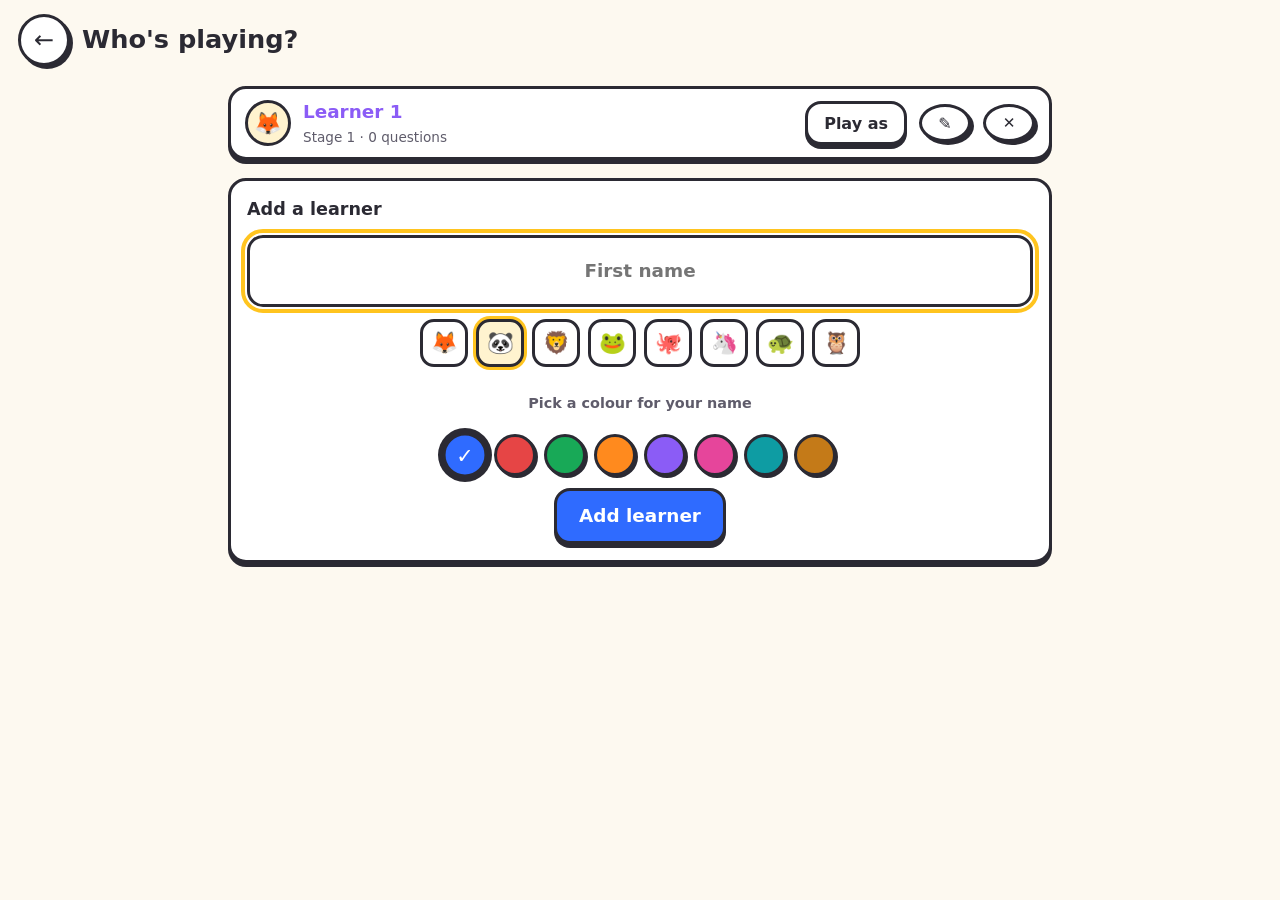
==== output/jo-go-metric-jumps/index.html @ 86427f9c "Give the comma badge an invisible fingertip-sized grab area The slim comma aura is a 21x36px target," ====
<!DOCTYPE html>
<html lang="en-ZA">
<head>
  <meta charset="UTF-8">
  <meta name="viewport" content="width=device-width, initial-scale=1, viewport-fit=cover">
  <meta name="theme-color" content="#2F6BFF">
  <meta name="description" content="Jo⚡Go Metric Master — a Grade 4 learning game for converting km, m, cm and mm by moving the decimal comma.">
  <title>Jo⚡Go Metric Master</title>
  <link rel="icon" href="assets/favicon.svg?v=50" type="image/svg+xml">
  <link rel="apple-touch-icon" href="assets/icon-180.png?v=50">
  <link rel="manifest" href="manifest.webmanifest?v=50">
  <link rel="stylesheet" href="css/styles.css?v=50">
</head>
<body>
  <div id="app">

    <!-- ===================== HOME ===================== -->
    <section class="screen" id="screen-home" aria-labelledby="home-title">
      <header class="home-top">
        <div class="home-ladders" id="home-ladders" aria-hidden="true"></div>
        <div class="home-top-actions">
          <button type="button" class="btn-icon" id="home-sound" aria-label="Toggle sound">
            <span data-role="sound-icon" aria-hidden="true">🔊</span>
          </button>
          <button type="button" class="btn-icon" id="home-teacher" aria-label="Teacher settings">⚙</button>
        </div>
      </header>
      <main class="home-main">
        <div class="brand" id="brand-logo">
          <div class="brand-lockup">
            <h1 class="brand-title" id="home-title">Jo<span class="bolt-inline">⚡</span>Go</h1>
            <p class="brand-sub">Metric Master</p>
          </div>
          <p class="brand-tagline">Master the comma. Master metric measurement.</p>
        </div>
        <button type="button" class="learner-chip" id="btn-learner" aria-label="Choose who's playing">
          <span class="learner-chip-avatar" id="learner-chip-avatar" aria-hidden="true">🦊</span>
          <span class="learner-chip-name" id="learner-chip-name">Pick a learner</span>
          <span class="learner-chip-caret" aria-hidden="true">▾</span>
        </button>
        <div class="dim-pills" id="dim-pills" role="group" aria-label="Choose a dimension"></div>
        <button type="button" class="btn btn--play" id="btn-play">PLAY</button>
        <div class="home-actions">
          <button type="button" class="btn btn--ghost btn--scales" id="btn-scales">📏 Read the Scales</button>
          <button type="button" class="btn btn--ghost" id="btn-practice">Practice</button>
          <button type="button" class="btn btn--ghost" id="btn-progress">My Progress</button>
          <button type="button" class="btn btn--ghost" id="btn-how">How It Works</button>
        </div>
        <p class="home-tip">No timer. No pressure. Accuracy first. ⚡</p>
      </main>
    </section>

    <!-- ===================== HOW IT WORKS ===================== -->
    <section class="screen" id="screen-how" aria-labelledby="how-title">
      <header class="page-head">
        <button type="button" class="btn-icon" data-back="screen-home" aria-label="Back to home">←</button>
        <h1 class="page-title" id="how-title">How It Works</h1>
        <span class="page-head-spacer"></span>
      </header>
      <main class="page-body">
        <div class="card how-card">
          <h2>The Golden Rule</h2>
          <div class="rule-big">× = RIGHT &nbsp;·&nbsp; ÷ = LEFT &nbsp;·&nbsp; ZEROES = JUMPS</div>
          <p><strong>Down</strong> the ladder → <strong>multiply</strong> (the number grows). <strong>Up</strong> the ladder → <strong>divide</strong> (the number shrinks). Same amount, new unit!</p>
          <div class="how-ladder" id="how-ladder" aria-hidden="true"></div>
          <p class="how-note">Each gap on the ladder has its own jump size: <strong>km → m is a 1000-jump</strong>, <strong>m → cm is a 100-jump</strong>, <strong>cm → mm is a 10-jump</strong>.</p>
        </div>

        <div class="card how-card">
          <h2>Three Steps</h2>
          <ol class="how-steps">
            <li><strong>Which way are we going?</strong> To a SMALLER unit → the number gets bigger → multiply. To a BIGGER unit → the number gets smaller → divide.</li>
            <li><strong>Count the zeroes.</strong> They tell you how many places the comma moves — 10 has one zero, 100 has two, 1000 has three.</li>
            <li><strong>Move the comma.</strong> Drag it across the place-value track. Watch the zeroes appear!</li>
          </ol>
        </div>

        <div class="card how-card">
          <h2>Same Amount, New Unit</h2>
          <div class="how-example">2,5 m = 250 cm &nbsp;·&nbsp; 2,5 kg = 2 500 g &nbsp;·&nbsp; 2,5 L = 2 500 mL</div>
          <p>The amount did not change. We just used a <strong>smaller unit</strong>, so the <strong>number got bigger</strong>. 100 centimetres fit into 1 metre, 1 000 grams into 1 kilogram, 1 000 millilitres into 1 litre.</p>
        </div>

        <div class="card how-card">
          <h2>Check It Makes Sense</h2>
          <p>After converting, ask yourself: <em>does this answer look like the real world?</em> A door is about 2 m tall. 2,5 m = 0,025 cm would be smaller than an ant — something is wrong!</p>
        </div>

        <button type="button" class="btn btn--primary" data-back="screen-home">Back</button>
      </main>
    </section>

    <!-- ===================== PRACTICE ===================== -->
    <section class="screen" id="screen-practice" aria-labelledby="practice-title">
      <header class="page-head">
        <button type="button" class="btn-icon" data-back="screen-home" aria-label="Back to home">←</button>
        <h1 class="page-title" id="practice-title">Practice</h1>
        <span class="page-head-spacer"></span>
      </header>
      <main class="page-body" id="practice-body"></main>
    </section>

    <!-- ===================== LEARNERS ===================== -->
    <section class="screen" id="screen-learners" aria-labelledby="learners-title">
      <header class="page-head">
        <button type="button" class="btn-icon" data-back="screen-home" aria-label="Back to home">←</button>
        <h1 class="page-title" id="learners-title">Who's playing?</h1>
        <span class="page-head-spacer"></span>
      </header>
      <main class="page-body" id="learners-body"></main>
    </section>

    <!-- ===================== REPORT ===================== -->
    <section class="screen" id="screen-report" aria-labelledby="report-title">
      <header class="page-head">
        <button type="button" class="btn-icon" data-back="screen-home" aria-label="Back to home">←</button>
        <h1 class="page-title" id="report-title">Reports</h1>
        <div class="page-head-actions">
          <button type="button" class="btn btn--small" id="btn-report-pdf">Download PDF</button>
          <button type="button" class="btn btn--small" id="btn-report-print">Print</button>
        </div>
      </header>
      <main class="page-body" id="report-body"></main>
    </section>

    <!-- ===================== SCALES LAB ===================== -->
    <section class="screen" id="screen-scales" aria-labelledby="scales-title">
      <header class="page-head">
        <button type="button" class="btn-icon" data-back="screen-home" aria-label="Back to home">←</button>
        <h1 class="page-title" id="scales-title">Read the Scales</h1>
        <span class="page-head-spacer"></span>
      </header>
      <main class="page-body" id="scales-body"></main>
    </section>

    <!-- ===================== WORKSHEET PACK ===================== -->
    <section class="screen" id="screen-worksheets" aria-labelledby="worksheets-title">
      <header class="page-head">
        <button type="button" class="btn-icon" data-back="screen-home" aria-label="Back to home">←</button>
        <h1 class="page-title" id="worksheets-title">Worksheet Pack</h1>
        <div class="page-head-actions">
          <button type="button" class="btn btn--small" id="btn-ws-pdf">Download PDF</button>
          <button type="button" class="btn btn--small" id="btn-ws-print">Print</button>
        </div>
      </header>
      <main class="page-body" id="worksheets-body"></main>
    </section>

    <!-- ===================== TIMED CHALLENGE ===================== -->
    <section class="screen" id="screen-challenge" aria-labelledby="challenge-title">
      <header class="page-head">
        <button type="button" class="btn-icon" data-back="screen-worksheets" aria-label="Back to worksheet pack">←</button>
        <h1 class="page-title" id="challenge-title">Timed Challenge</h1>
        <span class="page-head-spacer"></span>
      </header>
      <main class="page-body" id="challenge-body"></main>
    </section>

    <!-- ===================== PROGRESS ===================== -->
    <section class="screen" id="screen-progress" aria-labelledby="progress-title">
      <header class="page-head">
        <button type="button" class="btn-icon" data-back="screen-home" aria-label="Back to home">←</button>
        <h1 class="page-title" id="progress-title">My Progress</h1>
        <span class="page-head-spacer"></span>
      </header>
      <main class="page-body" id="progress-body"></main>
    </section>

    <!-- ===================== GAME ===================== -->
    <section class="screen" id="screen-game" aria-labelledby="game-title">
      <header class="hud">
        <button type="button" class="btn-icon" id="btn-home" aria-label="Home">⌂</button>
        <div class="hud-center">
          <span class="hud-stage" id="hud-stage">Stage 1</span>
          <span class="hud-progress" id="hud-progress" aria-hidden="true"></span>
        </div>
        <div class="hud-right">
          <span class="streak" id="hud-streak" aria-label="Current streak">🔥 0</span>
          <button type="button" class="btn-icon" id="btn-learner-hud" aria-label="Switch learner">🦊</button>
          <button type="button" class="btn-icon" id="btn-sound" aria-label="Toggle sound">
            <span data-role="sound-icon" aria-hidden="true">🔊</span>
          </button>
        </div>
      </header>
      <main class="game-main">
        <div id="gameBody"></div>
        <div class="feedback" id="feedback" role="status"></div>
        <div class="result-line" id="result-line" aria-live="polite"></div>
        <div class="next-area" id="next-area" hidden></div>
      </main>
    </section>

    <!-- ===================== DONE ===================== -->
    <section class="screen" id="screen-done" aria-labelledby="done-title">
      <main class="page-body" id="done-body"></main>
    </section>

    <!-- ===================== TEACHER PANEL ===================== -->
    <div class="overlay" id="teacher-backdrop" aria-hidden="true">
      <div class="overlay-panel teacher-panel" id="teacher-panel" role="dialog" aria-label="Teacher panel"></div>
    </div>

    <!-- ===================== FIRST-PLAY TEACHING OVERLAY ===================== -->
    <div class="overlay" id="intro-backdrop" aria-hidden="true">
      <div class="overlay-panel intro-panel" role="dialog" aria-modal="true" aria-label="Meet the ladder">
        <h2 class="modal-title">First, meet the ladder! ⚡</h2>
        <div class="intro-ladder" id="intro-ladder" aria-hidden="true"></div>
        <ol class="intro-steps">
          <li><strong>Units live on a ladder.</strong> km is BIG, mm is tiny. To change units, we jump between the rungs.</li>
          <li><strong>Down = ×, up = ÷.</strong> Going down to a smaller unit? The number gets bigger (2,5 m = 250 cm). Going up? The number gets smaller.</li>
          <li><strong>The comma is a little traveller.</strong> Every zero in the × or ÷ moves it ONE place — right for ×, left for ÷.</li>
        </ol>
        <p class="intro-tag">Same amount. New unit. Let's jump!</p>
        <button type="button" class="btn btn--primary" id="intro-go">Got it — let's jump! ⚡</button>
      </div>
    </div>

    <!-- ===================== TEACHER PIN ===================== -->
    <div class="overlay" id="pin-modal" aria-hidden="true">
      <div class="overlay-panel pin-panel" role="dialog" aria-label="Teacher PIN">
        <h2 class="modal-title">🔐 Teacher Mode</h2>
        <p class="modal-text" id="pin-hint">Enter the 4-digit PIN.</p>
        <div class="pin-dots" id="pin-dots" aria-hidden="true"></div>
        <div class="pin-pad">
          <button type="button" class="pin-key" data-pin="1">1</button>
          <button type="button" class="pin-key" data-pin="2">2</button>
          <button type="button" class="pin-key" data-pin="3">3</button>
          <button type="button" class="pin-key" data-pin="4">4</button>
          <button type="button" class="pin-key" data-pin="5">5</button>
          <button type="button" class="pin-key" data-pin="6">6</button>
          <button type="button" class="pin-key" data-pin="7">7</button>
          <button type="button" class="pin-key" data-pin="8">8</button>
          <button type="button" class="pin-key" data-pin="9">9</button>
          <button type="button" class="pin-key pin-key--util" data-action="clear" aria-label="Clear">⌫</button>
          <button type="button" class="pin-key" data-pin="0">0</button>
          <button type="button" class="pin-key pin-key--util" data-action="cancel" aria-label="Cancel">✕</button>
        </div>
        <p class="pin-error" id="pin-error" aria-live="polite"></p>
      </div>
    </div>

    <!-- ===================== CONFIRM MODAL ===================== -->
    <div class="overlay" id="confirm-modal" aria-hidden="true">
      <div class="overlay-panel modal-panel" role="alertdialog" aria-label="Confirm">
        <h2 class="modal-title">Are you sure?</h2>
        <p class="modal-text"></p>
        <div class="modal-actions">
          <button type="button" class="btn btn--danger" data-action="yes">Yes, reset</button>
          <button type="button" class="btn btn--ghost" data-action="no">Cancel</button>
        </div>
      </div>
    </div>

  </div>

  <script src="js/math.js?v=50"></script>
  <script src="js/formatting.js?v=50"></script>
  <script src="js/questions.js?v=50"></script>
  <script src="js/worksheets.js?v=50"></script>
  <script src="js/scales.js?v=50"></script>
  <script src="js/pdf.js?v=50"></script>
  <script src="js/storage.js?v=50"></script>
  <script src="js/audio.js?v=50"></script>
  <script src="js/input.js?v=50"></script>
  <script src="js/ui.js?v=50"></script>
  <script src="js/game.js?v=50"></script>
  <script src="js/app.js?v=50"></script>
</body>
</html>
---- output/jo-go-metric-jumps/css/styles.css ----
/* ============================================================
   Jo⚡Go Metric Master — styles
   Hand-drawn classroom feel: warm paper, thick ink outlines,
   sticker shadows, bright but not neon. No hover-only controls.
   ============================================================ */

:root {
  --paper: #FDF9F0;
  --ink: #2B2A33;
  --ink-soft: #5F5C6B;
  --blue: #2F6BFF;
  --blue-dark: #1E4ED8;
  --blue-soft: #E7EEFF;
  --green: #18A957;
  --green-dark: #0E7A3D;
  --green-soft: #E1F6E9;
  --yellow: #FFC41F;
  --yellow-soft: #FFF3CF;
  --orange: #FF8A1E;
  --orange-soft: #FFEDD8;
  --pink: #FF4FA3;
  --pink-soft: #FFE4F0;
  --red: #E64545;
  --red-soft: #FFE2E2;
  --card-border: 3px solid var(--ink);
  --shadow: 6px 6px 0 var(--ink);
  --shadow-sm: 0 4px 0 var(--ink);
  --radius: 18px;
  /* subtle speckled-paper feel: two faint dot-grids layered at offsets */
  --paper-texture:
    radial-gradient(rgba(43, 42, 51, 0.03) 0.6px, transparent 0.8px),
    radial-gradient(rgba(43, 42, 51, 0.022) 0.6px, transparent 0.8px);
  --font: "Chalkboard SE", "Comic Sans MS", "Segoe Print", "Marker Felt",
          "Baloo 2", "Nunito", system-ui, sans-serif;
}

* { box-sizing: border-box; -webkit-tap-highlight-color: transparent; }

html, body {
  height: 100%;
  margin: 0;
  padding: 0;
}

body {
  font-family: var(--font);
  background: var(--paper);
  color: var(--ink);
  touch-action: manipulation;
  overscroll-behavior: none;
  -webkit-user-select: none;
  user-select: none;
  line-height: 1.45;
}

input, textarea { -webkit-user-select: text; user-select: text; }

h1, h2, h3, p { margin: 0 0 0.5em; }

button {
  font-family: inherit;
  color: inherit;
  cursor: pointer;
}

/* ---------------- screens ---------------- */

.screen { display: none; }

.screen--active {
  display: flex;
  flex-direction: column;
  /* exactly one viewport tall — the inner .page-body/.game-main/.home-main
     scroll (overflow-y: auto) so the header stays put and the whole page
     never scrolls. vh fallback first for older iOS Safari, dvh overrides
     where supported so the URL-bar collapse is handled correctly. */
  height: 100vh;
  height: 100dvh;
  overflow: hidden;
  padding-bottom: env(safe-area-inset-bottom);
}

.page-body, .game-main, .home-main {
  flex: 1;
  width: 100%;
  max-width: 860px;
  margin: 0 auto;
  padding: 16px 18px calc(28px + env(safe-area-inset-bottom));
  overflow-y: auto;
}

.game-main { max-width: 920px; }

/* ---------------- cards ---------------- */

.card {
  background: #fff;
  border: var(--card-border);
  border-radius: var(--radius);
  box-shadow: var(--shadow);
  padding: 22px 24px;
  margin-bottom: 18px;
}

/* ---------------- buttons ---------------- */

.btn {
  display: inline-flex;
  align-items: center;
  justify-content: center;
  gap: 8px;
  border: 3px solid var(--ink);
  border-radius: 16px;
  background: #fff;
  font-size: 1.15rem;
  font-weight: 800;
  padding: 14px 22px;
  min-height: 56px;
  box-shadow: var(--shadow-sm);
  transition: transform 0.08s ease, box-shadow 0.08s ease;
  text-align: center;
}

.btn:hover { filter: brightness(0.97); }
.btn:active {
  transform: translateY(4px);
  box-shadow: 0 0 0 var(--ink);
}
.btn:focus-visible {
  outline: 4px solid var(--yellow);
  outline-offset: 2px;
}

.btn--primary { background: var(--blue); color: #fff; }
.btn--play {
  background: linear-gradient(180deg, #FFD54A 0%, var(--yellow) 55%, var(--orange) 100%);
  color: var(--ink);
  font-size: 2.2rem;
  letter-spacing: 0.06em;
  min-height: 84px;
  min-width: 260px;
  border-radius: 24px;
  box-shadow: 8px 8px 0 var(--ink);
}
.btn--play:hover { filter: brightness(1.04); box-shadow: 10px 10px 0 var(--ink); }
.btn--ghost { background: #fff; }
.btn--scales {
  background: var(--orange-soft);
  box-shadow: 5px 5px 0 var(--orange);
}
.btn--danger { background: var(--red); color: #fff; }
.btn--small { min-height: 44px; padding: 8px 16px; font-size: 1rem; }

.btn-icon {
  display: inline-flex;
  align-items: center;
  justify-content: center;
  width: 52px;
  height: 52px;
  min-width: 52px;
  border: 3px solid var(--ink);
  border-radius: 50%;
  background: #fff;
  font-size: 1.5rem;
  box-shadow: 3px 3px 0 var(--ink);
  transition: transform 0.08s ease, box-shadow 0.08s ease;
}
.btn-icon:active { transform: translateY(3px); box-shadow: 0 0 0 var(--ink); }
.btn-icon:focus-visible { outline: 4px solid var(--yellow); outline-offset: 2px; }

/* ---------------- home ---------------- */

.home-top {
  position: relative;
  display: flex;
  justify-content: center;
  align-items: flex-start;
  padding: 14px 18px 0;
}

.home-top-actions {
  position: absolute;
  top: 14px;
  right: 18px;
  display: flex;
  gap: 8px;
}

/* The teacher cog is intentionally quieter than the sound toggle: same
   size and touch target, but muted ink so it reads as a settings affordance
   rather than a play button. One tap asks for the PIN. */
#home-teacher {
  color: var(--ink-soft);
  font-size: 1.15rem;
  border-width: 2px;
}

/* Three dimension ladders side by side, each on its own softly embossed
   card with a small-print memory note. The selected dimension's card is
   lifted and warmed — nothing shouts, nothing overlaps. */
.home-ladders {
  display: flex;
  gap: 18px;
  align-items: stretch;
  justify-content: center;
  padding: 6px 2px 0;
  width: 100%;
  max-width: 720px;
  margin: 0 auto;
}

/* All three mnemonic ladders are the hero of the home screen: equal in
   weight, filling the full top. The selected dimension is marked by the
   lifted warm frame only — never by dimming its siblings. */
.ladder-col {
  display: flex;
  flex-direction: column;
  align-items: center;
  gap: 7px;
  flex: 1;
  min-width: 0;
  padding: 14px 10px 12px;
  background-color: #fff;
  background-image: var(--paper-texture);
  background-size: 9px 9px, 14px 14px;
  background-position: 0 0, 5px 6px;
  border: 1.5px solid var(--ink);
  border-radius: 18px;
  /* subtle embossed frame: inner highlight top/left, inner shade bottom/right */
  box-shadow:
    inset 0 2px 0 rgba(255, 255, 255, 0.9),
    inset 2px 0 0 rgba(255, 255, 255, 0.55),
    inset 0 -2px 0 rgba(43, 42, 51, 0.06),
    0 2px 0 rgba(43, 42, 51, 0.07);
  transition: opacity 0.25s ease, transform 0.25s ease,
              border-color 0.25s ease, box-shadow 0.25s ease;
}

.ladder-col .ladder { width: 100%; margin: 0; }
.ladder-col .rung { padding: 5px 0; font-size: 1.15rem; border-width: 2.5px; border-radius: 12px; }
.ladder-col .ladder-gap { height: 30px; width: 4px; background: var(--ink-soft); opacity: 0.55; }
/* the × factor sits centred ON the connector, not sticking out sideways */
.ladder-col .ladder-gap-f {
  left: 50%;
  transform: translateX(-50%);
  font-size: 0.68rem;
  padding: 2px 8px;
  border-width: 2px;
  background: #fff;
  z-index: 1;
}

.ladder-note {
  font-size: 0.72rem;
  line-height: 1.4;
  color: var(--ink-soft);
  text-align: center;
  margin: 0;
}

.ladder-col--on {
  transform: translateY(-3px);
  border: 3px solid var(--yellow);
  background-color: #FFFBEA; /* warm cream — the paper texture carries over */
  box-shadow:
    inset 0 2px 0 rgba(255, 255, 255, 0.9),
    inset 2px 0 0 rgba(255, 255, 255, 0.55),
    inset 0 -2px 0 rgba(43, 42, 51, 0.05),
    0 4px 0 var(--yellow-soft);
  animation: ladder-pop 0.35s ease;
}

.ladder-col--on .ladder-gap { opacity: 0.85; }
.ladder-col--on .ladder-note { color: var(--ink); font-weight: 700; }

@keyframes ladder-pop {
  0%   { transform: translateY(0) scale(1); }
  50%  { transform: translateY(-5px) scale(1.03); }
  100% { transform: translateY(-3px) scale(1); }
}

@media (max-width: 380px) {
  .home-ladders { gap: 8px; padding-right: 36px; } /* keep clear of the sound button */
  .ladder-col { padding: 10px 6px 8px; }
  .ladder-col .rung { font-size: 1rem; padding: 4px 0; }
  .ladder-note { font-size: 0.62rem; }
}

.home-main {
  display: flex;
  flex-direction: column;
  align-items: center;
  justify-content: center;
  gap: 18px;
  text-align: center;
}

.brand { text-align: center; cursor: default; }

.brand-lockup {
  display: flex;
  align-items: center;
  justify-content: center;
  gap: 12px;
  flex-wrap: wrap;
}

.brand-title {
  font-size: clamp(2.2rem, 8.5vw, 3.4rem);
  line-height: 1;
  margin: 0;
  letter-spacing: 0.01em;
}

.bolt-inline { color: var(--orange); }

/* The app name sits as a colourful pill beside the wordmark — small enough
   to never crowd the screen, bright enough to read at a glance. */
.brand-sub {
  font-size: clamp(0.85rem, 3.2vw, 1.15rem);
  font-weight: 800;
  text-transform: uppercase;
  letter-spacing: 0.12em;
  margin: 0;
  padding: 6px 14px;
  border: 3px solid var(--ink);
  border-radius: 999px;
  color: #fff;
  text-shadow: 0 1px 0 rgba(43, 42, 51, 0.25);
  background: linear-gradient(135deg, var(--blue) 0%, var(--green) 55%, var(--orange) 100%);
  box-shadow: 3px 3px 0 var(--ink);
}

.brand-tagline { font-size: 1rem; color: var(--ink-soft); margin: 8px 0 0; }

.home-actions {
  display: flex;
  flex-wrap: wrap;
  gap: 12px;
  justify-content: center;
}

.home-tip { color: var(--ink-soft); font-size: 0.95rem; margin: 6px 0 0; }

/* ---------------- page headers ---------------- */

.page-head {
  display: flex;
  align-items: center;
  gap: 12px;
  padding: 14px 18px 4px;
}

.page-title { font-size: 1.6rem; margin: 0; flex: 1; }
.page-head-spacer { width: 52px; }

/* ---------------- HUD ---------------- */

.hud {
  display: flex;
  align-items: center;
  justify-content: space-between;
  gap: 10px;
  padding: 12px 14px 0;
}

.hud-center {
  display: flex;
  flex-direction: column;
  align-items: center;
  gap: 6px;
  min-width: 0;
}

.hud-stage {
  font-weight: 900;
  font-size: 1.05rem;
  white-space: nowrap;
  overflow: hidden;
  text-overflow: ellipsis;
  max-width: 46vw;
}

.hud-progress { display: flex; gap: 5px; }

.prog-dot {
  width: 11px;
  height: 11px;
  border: 2px solid var(--ink);
  border-radius: 50%;
  background: #fff;
}
.prog-dot--done { background: var(--green); }

.hud-right {
  display: flex;
  align-items: center;
  gap: 10px;
}

.streak {
  font-weight: 800;
  border: 3px solid var(--ink);
  border-radius: 999px;
  background: #fff;
  padding: 6px 12px;
  box-shadow: 3px 3px 0 var(--ink);
  font-size: 0.95rem;
  white-space: nowrap;
}
.streak--hot { background: var(--yellow-soft); }

/* ---------------- question card ---------------- */

.question-card { text-align: center; }

.rule-chip {
  display: inline-block;
  border: 3px solid var(--ink);
  border-radius: 999px;
  background: var(--yellow-soft);
  font-weight: 800;
  font-size: 0.85rem;
  padding: 7px 14px;
  margin-bottom: 14px;
  letter-spacing: 0.02em;
}

/* Kid-language method line on every question card (playbook rule 10) */
.kid-rule {
  color: var(--ink-soft);
  font-size: 0.98rem;
  line-height: 1.45;
  margin: 0 0 14px;
  padding: 8px 12px;
  background: var(--blue-soft);
  border: 2px dashed var(--ink);
  border-radius: 12px;
  text-align: left;
}

.question-prompt {
  font-size: clamp(1.7rem, 7vw, 2.5rem);
  margin: 6px 0 10px;
}

.question-prompt--text { font-size: clamp(1.35rem, 5.5vw, 1.9rem); }

.question-ask { color: var(--ink-soft); font-size: 1.1rem; margin: 0 0 16px; }

.step-hint { color: var(--ink-soft); font-size: 0.95rem; margin-top: 10px; }

.equation {
  display: flex;
  align-items: center;
  justify-content: center;
  gap: 14px;
  flex-wrap: wrap;
  font-size: clamp(2rem, 9vw, 3.4rem);
  font-weight: 800;
  margin: 10px 0 18px;
  font-variant-numeric: tabular-nums;
}

.eq-blank {
  border-bottom: 4px dashed var(--ink);
  padding: 0 10px;
  min-width: 2.2em;
  color: var(--blue-dark);
}

.equation--judge .eq-blank { color: var(--red); border-bottom-style: solid; }

/* ---------------- option grids ---------------- */

.option-grid {
  display: grid;
  gap: 14px;
  max-width: 560px;
  margin: 0 auto;
}

.option-grid--ops { grid-template-columns: repeat(2, 1fr); }
.option-grid--jumps { grid-template-columns: repeat(3, 1fr); }
.option-grid--judge { grid-template-columns: repeat(2, 1fr); }

.btn--op {
  min-height: 78px;
  font-size: 1.8rem;
  background: var(--blue-soft);
  border-radius: 20px;
}

.btn--jump {
  min-height: 84px;
  font-size: 1.5rem;
  background: var(--orange-soft);
  border-radius: 20px;
}

.btn--judge { min-height: 88px; font-size: 1.3rem; border-radius: 20px; }
.btn--judge-ok { background: var(--green-soft); }
.btn--judge-bad { background: var(--red-soft); }

/* ---------------- ladder ---------------- */

.ladder-wrap { margin-top: 16px; }

/* In-game ladder: the factor pills and direction arrow would hand over
   the answer — hidden until the child taps Show hint (visibility keeps
   the layout stable so revealing never causes a jump). */
.ladder-wrap--hint .ladder-gap-f,
.ladder-wrap--hint .ladder-gap-arrow { visibility: hidden; }

.hint-row {
  display: flex;
  justify-content: center;
  margin-top: 12px;
}
.btn--hint {
  background: var(--yellow-soft);
  color: var(--ink);
  border-color: var(--ink);
  box-shadow: var(--shadow-sm);
}

.ladder {
  display: flex;
  flex-direction: column;
  align-items: center;
  width: min(250px, 72vw);
  margin: 0 auto;
}

.rung {
  width: 100%;
  border: 3px solid var(--ink);
  border-radius: 14px;
  background: #fff;
  font-size: 1.25rem;
  font-weight: 800;
  padding: 8px 0;
  text-align: center;
  position: relative;
  z-index: 1;
}

.rung[data-unit="km"] { background: var(--blue-soft); }
.rung[data-unit="m"] { background: var(--green-soft); }
.rung[data-unit="cm"] { background: var(--orange-soft); }
.rung[data-unit="mm"] { background: var(--pink-soft); }
.rung[data-unit="kg"], .rung[data-unit="kL"] { background: var(--blue-soft); }
.rung[data-unit="g"], .rung[data-unit="L"] { background: var(--green-soft); }
.rung[data-unit="mg"], .rung[data-unit="mL"] { background: var(--orange-soft); }

.rung--active { outline: 4px solid var(--yellow); outline-offset: 1px; }

.ladder-gap {
  position: relative;
  width: 8px;
  height: 42px;
  background: var(--ink);
  display: flex;
  align-items: center;
  justify-content: center;
}

.ladder-gap-f {
  position: absolute;
  left: 16px;
  white-space: nowrap;
  background: #fff;
  border: 3px solid var(--ink);
  border-radius: 999px;
  font-weight: 800;
  font-size: 0.8rem;
  padding: 2px 10px;
  color: var(--ink-soft);
}

.ladder-gap--active .ladder-gap-f {
  background: var(--yellow);
  color: var(--ink);
}

.ladder-gap-arrow {
  position: absolute;
  right: 16px;
  font-size: 1.4rem;
  font-weight: 800;
}

/* ---------------- comma track ---------------- */

.track {
  display: inline-block;
  margin: 8px auto 0;
  text-align: left;
  outline: none;
}

.track-top {
  display: flex;
  align-items: center;
  justify-content: space-between;
  gap: 12px;
  margin-bottom: 8px;
}

.track-op {
  display: inline-flex;
  align-items: center;
  gap: 8px;
  border: 3px solid var(--ink);
  border-radius: 999px;
  background: var(--yellow-soft);
  font-weight: 800;
  font-size: 1rem;
  padding: 5px 12px;
}

.track-op-symbol { font-size: 1.3rem; }

.track-readout {
  font-size: clamp(1.6rem, 7vw, 2.2rem);
  font-weight: 800;
  font-variant-numeric: tabular-nums;
  min-width: 4em;
  text-align: right;
}

.track-stage {
  position: relative;
  display: inline-block;
}

.track-row {
  display: flex;
  gap: 8px;
  align-items: stretch;
  --cell: min(16vw, 62px);
}

.cell {
  width: var(--cell);
  min-width: var(--cell);
  border: 3px solid var(--ink);
  border-radius: 12px;
  background: #fff;
  display: flex;
  align-items: center;
  justify-content: center;
  font-size: calc(var(--cell) * 0.52);
  font-weight: 800;
  font-variant-numeric: tabular-nums;
  color: var(--ink);
}

.cell--ghost {
  border-style: dashed;
  background: transparent;
  color: rgba(43, 42, 51, 0.35);
}

.cell--ghost.cell--solid {
  border-style: solid;
  background: var(--yellow-soft);
  color: var(--ink);
  animation: zero-pop 0.3s ease;
}

@keyframes zero-pop {
  0% { transform: scale(0.6); }
  60% { transform: scale(1.15); }
  100% { transform: scale(1); }
}

.comma-handle {
  position: absolute;
  top: auto;
  bottom: 2px;
  border: 3px solid var(--ink);
  border-radius: 10px;
  background: var(--yellow);
  font-size: 1.5rem;
  font-weight: 800;
  line-height: 1;
  display: flex;
  align-items: center;
  justify-content: center;
  z-index: 5;
  touch-action: none;
  box-shadow: 3px 3px 0 var(--ink);
  padding: 0;
  color: var(--ink);
}

.comma-handle--drag { background: var(--orange); }

/* Invisible grab area: the visible badge is a slim aura around the comma,
   far too small for a child's fingertip. This hit-area padding stays
   unpainted but makes the whole handle comfortably grabbable (pointer
   capture then keeps the drag alive even after the finger leaves it).
   Note: inset is relative to the padding box, so the 3px ink border is
   added back to deliver the visible expansion below (~44x54px zone). */
.comma-handle::after {
  content: '';
  position: absolute;
  inset: -14px -14px -10px -14px;
  border-radius: 14px;
  pointer-events: auto;
}

.track-gaps { position: absolute; inset: 0; pointer-events: none; }

.gap-spot {
  position: absolute;
  top: 0;
  border: none;
  background: transparent;
  pointer-events: auto;
  cursor: pointer;
  z-index: 4;
}

.gap-marker {
  position: absolute;
  bottom: -6px;
  left: 50%;
  transform: translateX(-50%);
  width: 26px;
  height: 26px;
  border: 3px solid var(--ink);
  border-radius: 50%;
  background: var(--pink);
  color: #fff;
  font-size: 0.85rem;
  font-weight: 800;
  display: flex;
  align-items: center;
  justify-content: center;
  box-shadow: 2px 2px 0 var(--ink);
}

.track-help { text-align: center; color: var(--ink-soft); font-size: 0.9rem; margin: 16px 0 0; }

.track--shake { animation: track-shake 0.4s ease; }

@keyframes track-shake {
  0%, 100% { transform: translateX(0); }
  20% { transform: translateX(-8px); }
  40% { transform: translateX(8px); }
  60% { transform: translateX(-6px); }
  80% { transform: translateX(6px); }
}

.track--settled .comma-handle {
  background: var(--green);
  color: #fff;
  animation: comma-pop 0.35s ease;
}

@keyframes comma-pop {
  0% { transform: translateY(0) scale(1); }
  50% { transform: translateY(-8px) scale(1.18); }
  100% { transform: translateY(0) scale(1); }
}

.track--auto .comma-handle { animation: comma-bob 0.4s ease infinite alternate; }

@keyframes comma-bob {
  from { transform: translateY(0); }
  to { transform: translateY(-6px); }
}

.track:focus-visible .track-row { outline: 4px solid var(--yellow); outline-offset: 4px; border-radius: 14px; }

/* ---------------- keypad ---------------- */

.keypad {
  max-width: 440px;
  margin: 4px auto 0;
  text-align: center;
}

.answer-row { margin-bottom: 12px; }

.answer-input {
  width: 100%;
  font-family: inherit;
  font-size: clamp(1.8rem, 8vw, 2.6rem);
  font-weight: 800;
  text-align: center;
  padding: 14px 16px;
  border: 3px solid var(--ink);
  border-radius: 16px;
  background: #fff;
  color: var(--ink);
  font-variant-numeric: tabular-nums;
  min-height: 72px;
}

.answer-input:focus {
  outline: 4px solid var(--yellow);
  outline-offset: 2px;
}

.answer-input.shake { animation: track-shake 0.4s ease; }

.keypad-grid {
  display: grid;
  grid-template-columns: repeat(3, 1fr);
  gap: 10px;
}

.key {
  min-height: 62px;
  border: 3px solid var(--ink);
  border-radius: 14px;
  background: #fff;
  font-size: 1.5rem;
  font-weight: 800;
  box-shadow: 0 4px 0 var(--ink);
  transition: transform 0.06s ease, box-shadow 0.06s ease;
  touch-action: manipulation;
}
.key:active { transform: translateY(4px); box-shadow: 0 0 0 var(--ink); }
.key:focus-visible { outline: 4px solid var(--yellow); outline-offset: 2px; }

.key--clear { background: var(--orange-soft); }
.key--del { background: var(--pink-soft); }
.key--submit {
  background: var(--green);
  color: #fff;
  grid-column: span 2;
  font-size: 1.4rem;
  min-height: 72px;
}

/* ---------------- feedback & result ---------------- */

.feedback {
  min-height: 0;
  border: 3px solid transparent;
  border-radius: 14px;
  padding: 14px 18px;
  margin-top: 14px;
  font-weight: 700;
  font-size: 1.05rem;
  text-align: center;
  max-width: 720px;
  margin-left: auto;
  margin-right: auto;
}

.feedback--ok {
  border-color: var(--green);
  background: var(--green-soft);
}

.feedback--warn {
  border-color: var(--orange);
  background: var(--orange-soft);
}

.result-line {
  text-align: center;
  font-size: 1.35rem;
  font-weight: 800;
  color: var(--green-dark);
  margin-top: 10px;
  min-height: 1.6em;
  font-variant-numeric: tabular-nums;
}

/* The pause moment after a correct answer — no timer, child-paced. */
.next-area {
  display: flex;
  flex-direction: column;
  align-items: center;
  gap: 12px;
  margin-top: 14px;
}
.streak-pill {
  text-align: center;
  font-weight: 800;
  font-size: 1.05rem;
  color: var(--ink);
  background: var(--yellow-soft);
  border: var(--card-border);
  border-radius: 999px;
  padding: 8px 16px;
  box-shadow: var(--shadow-sm);
  animation: streakpop 0.3s ease-out;
}
@keyframes streakpop {
  from { transform: scale(0.9); opacity: 0.2; }
  to { transform: scale(1); opacity: 1; }
}
.btn--next {
  background: var(--blue);
  color: #fff;
  min-width: 240px;
  padding: 14px 28px;
  font-size: 1.15rem;
}

/* ---------------- done screen ---------------- */

.done-card { text-align: center; margin-top: 6vh; }

.done-stars { font-size: 3rem; line-height: 1; margin-bottom: 8px; }

.star { color: #d9d4c6; -webkit-text-stroke: 2px var(--ink); }
.star--on { color: var(--yellow); }

.done-title { font-size: 2rem; margin: 6px 0 2px; }
.done-sub { color: var(--ink-soft); font-size: 1.15rem; margin-bottom: 16px; }

.done-stats {
  display: flex;
  justify-content: center;
  gap: 26px;
  flex-wrap: wrap;
  margin: 10px 0;
}

.stat { display: flex; flex-direction: column; align-items: center; }
.stat-num { font-size: 1.9rem; font-weight: 800; }
.stat-label { font-size: 0.85rem; color: var(--ink-soft); }

.done-note {
  font-weight: 800;
  color: var(--blue-dark);
  margin: 10px 0;
}

.done-actions {
  display: flex;
  gap: 12px;
  justify-content: center;
  flex-wrap: wrap;
  margin-top: 14px;
}

/* ---------------- practice screen ---------------- */

.stage-list { display: flex; flex-direction: column; gap: 12px; }

.stage-card {
  display: flex;
  align-items: center;
  gap: 14px;
  background: #fff;
  border: var(--card-border);
  border-radius: var(--radius);
  box-shadow: var(--shadow-sm);
  padding: 12px 16px;
}

.stage-num {
  width: 46px;
  height: 46px;
  min-width: 46px;
  border: 3px solid var(--ink);
  border-radius: 50%;
  background: var(--yellow);
  display: flex;
  align-items: center;
  justify-content: center;
  font-weight: 800;
  font-size: 1.3rem;
}

.stage-info { flex: 1; min-width: 0; }
.stage-name { font-size: 1.15rem; margin: 0 0 4px; }
.stage-status { color: var(--ink-soft); font-size: 0.9rem; margin: 0; }
.stage-lock { font-size: 1.4rem; }

.stage-badge {
  display: inline-block;
  border-radius: 999px;
  font-weight: 800;
  font-size: 0.8rem;
  padding: 3px 12px;
  border: 2px solid var(--ink);
  margin-bottom: 4px;
}

.stage-badge--locked { background: #e4e1d8; color: var(--ink-soft); }
.stage-badge--new { background: var(--blue-soft); }
.stage-badge--progress { background: var(--orange-soft); }
.stage-badge--mastered { background: var(--green-soft); color: var(--green-dark); }

.stage-num--mastered {
  background: var(--green);
  color: #fff;
}

.stage-bar {
  height: 8px;
  border: 2px solid var(--ink);
  border-radius: 999px;
  background: #fff;
  overflow: hidden;
  max-width: 220px;
  margin-top: 2px;
}

.stage-bar-fill {
  height: 100%;
  background: var(--green);
  border-radius: 999px;
}

.stage-card--locked {
  opacity: 0.6;
  filter: saturate(0.4);
  border-style: dashed;
}

/* ---------------- progress screen ---------------- */

.panel-title { font-size: 1.4rem; margin-bottom: 14px; }

.mastery-list { display: flex; flex-direction: column; gap: 12px; }

.mastery-row {
  display: grid;
  grid-template-columns: 1fr auto auto;
  align-items: center;
  gap: 12px;
}

.mastery-name { font-weight: 700; }

.mbar {
  width: 120px;
  height: 18px;
  border: 3px solid var(--ink);
  border-radius: 999px;
  background: #fff;
  overflow: hidden;
}

.mbar-fill {
  height: 100%;
  background: var(--green);
  border-radius: 999px;
  transition: width 0.4s ease;
}

.mbar-label { font-weight: 800; min-width: 3em; text-align: right; }
.mastery-count { color: var(--ink-soft); font-size: 0.85rem; min-width: 4.5em; text-align: right; }

.weak-list { list-style: none; padding: 0; margin: 0; }

.weak-list li {
  display: flex;
  justify-content: space-between;
  padding: 8px 4px;
  border-bottom: 2px dashed #e3ddcf;
}

.weak-conv { font-weight: 800; }
.weak-pct { color: var(--red); font-weight: 800; }

.panel-empty { color: var(--ink-soft); }

.overall-grid {
  display: flex;
  gap: 22px;
  justify-content: space-around;
  flex-wrap: wrap;
  margin-bottom: 16px;
}

/* ---------------- how screen ---------------- */

.rule-big {
  border: 3px solid var(--ink);
  border-radius: 16px;
  background: var(--yellow-soft);
  padding: 12px;
  font-weight: 800;
  text-align: center;
  font-size: 1.15rem;
  margin: 10px 0 12px;
}

.how-ladder {
  margin: 12px auto;
  width: fit-content;
  padding: 18px 26px 14px;
  background-color: #fff;
  background-image: var(--paper-texture);
  background-size: 9px 9px, 14px 14px;
  background-position: 0 0, 5px 6px;
  border: 1.5px solid var(--ink);
  border-radius: 18px;
  box-shadow:
    inset 0 2px 0 rgba(255, 255, 255, 0.9),
    inset 2px 0 0 rgba(255, 255, 255, 0.55),
    inset 0 -2px 0 rgba(43, 42, 51, 0.06),
    0 2px 0 rgba(43, 42, 51, 0.07);
}
/* same calm treatment as the home cards: factors centred on the
   connectors, softer lines, slightly trimmed rungs */
.how-ladder .rung { font-size: 1.1rem; padding: 6px 0; border-width: 2.5px; }
.how-ladder .ladder-gap { width: 4px; background: var(--ink-soft); opacity: 0.55; }
.how-ladder .ladder-gap-f {
  left: 50%;
  transform: translateX(-50%);
  background: #fff;
  border-width: 2.5px;
  font-size: 0.78rem;
  padding: 2px 10px;
  z-index: 1;
}

.how-note { color: var(--ink-soft); text-align: center; }

.how-steps { margin: 0; padding-left: 22px; }
.how-steps li { margin-bottom: 10px; }

.how-example {
  font-size: 2rem;
  font-weight: 800;
  text-align: center;
  color: var(--green-dark);
  font-variant-numeric: tabular-nums;
  margin: 6px 0;
}

/* ---------------- overlays ---------------- */

.overlay {
  position: fixed;
  inset: 0;
  background: rgba(43, 42, 51, 0.5);
  display: none;
  align-items: center;
  justify-content: center;
  padding: 18px;
  z-index: 100;
}

.overlay--show { display: flex; }

.overlay-panel {
  background: var(--paper);
  border: 4px solid var(--ink);
  border-radius: 22px;
  box-shadow: 10px 10px 0 rgba(43, 42, 51, 0.9);
  max-width: 680px;
  width: 100%;
  max-height: 86vh;
  overflow-y: auto;
  padding: 20px 22px;
}

.modal-panel { max-width: 420px; text-align: center; }
.modal-title { font-size: 1.5rem; }
.modal-text { color: var(--ink-soft); }

/* first-play teaching overlay */
.intro-panel { max-width: 480px; text-align: left; }
.intro-panel .modal-title { text-align: center; }
.intro-ladder {
  display: flex;
  justify-content: center;
  margin: 10px 0 6px;
  transform: scale(0.8);
}
.intro-steps {
  margin: 8px 0 10px;
  padding-left: 22px;
  display: grid;
  gap: 10px;
  line-height: 1.45;
  font-size: 1.02rem;
}
.intro-steps strong { color: var(--ink); }
.intro-tag {
  text-align: center;
  font-weight: 800;
  color: var(--ink-soft);
  margin: 4px 0 14px;
}
.intro-panel .btn { width: 100%; }

.modal-actions {
  display: flex;
  gap: 12px;
  justify-content: center;
  flex-wrap: wrap;
}

/* teacher PIN prompt */
.pin-panel {
  max-width: 320px;
  text-align: center;
}

.pin-dots {
  display: flex;
  gap: 14px;
  justify-content: center;
  margin: 14px 0 4px;
}

.pin-dot {
  width: 18px;
  height: 18px;
  border: 3px solid var(--ink);
  border-radius: 50%;
  background: #fff;
}

.pin-dot--filled { background: var(--blue); }

.pin-pad {
  display: grid;
  grid-template-columns: repeat(3, 1fr);
  gap: 10px;
  margin: 14px 0 4px;
}

.pin-key {
  min-height: 56px;
  border: 3px solid var(--ink);
  border-radius: 14px;
  background: #fff;
  font-size: 1.4rem;
  font-weight: 800;
  color: var(--ink);
  box-shadow: 3px 3px 0 var(--ink);
  cursor: pointer;
  touch-action: manipulation;
}

.pin-key:active { transform: translate(2px, 2px); box-shadow: 1px 1px 0 var(--ink); }
.pin-key--util { background: var(--yellow-soft); font-size: 1.1rem; }

.pin-error {
  min-height: 1.2em;
  color: #c0392b;
  font-weight: 700;
  font-size: 0.95rem;
}

.pin-panel--shake { animation: track-shake 0.4s ease; }

.teacher-actions {
  display: flex;
  flex-wrap: wrap;
  gap: 10px;
  justify-content: center;
  margin-top: 6px;
}

.practice-note {
  color: var(--ink-soft);
  font-size: 0.95rem;
  margin: 0 0 12px;
  text-align: center;
}

/* ---------------- learner profiles ---------------- */

.learner-chip {
  display: inline-flex;
  align-items: center;
  gap: 8px;
  margin: 14px auto 6px;
  border: 3px solid var(--ink);
  border-radius: 999px;
  background: #fff;
  box-shadow: 3px 3px 0 var(--ink);
  font-weight: 800;
  font-size: 1.05rem;
  color: var(--ink);
  padding: 6px 14px 6px 6px;
  cursor: pointer;
  touch-action: manipulation;
}

.learner-chip:active { transform: translate(2px, 2px); box-shadow: 1px 1px 0 var(--ink); }

.learner-chip-avatar {
  width: 34px;
  height: 34px;
  border: 2px solid var(--ink);
  border-radius: 50%;
  background: var(--yellow-soft);
  display: inline-flex;
  align-items: center;
  justify-content: center;
  font-size: 1.15rem;
}

.learner-chip-caret { color: var(--ink-soft); font-size: 0.85rem; }

.learners-list {
  display: flex;
  flex-direction: column;
  gap: 10px;
  margin-bottom: 18px;
}

.learners-empty { color: var(--ink-soft); text-align: center; }

.learner-card {
  display: flex;
  align-items: center;
  gap: 12px;
  background: #fff;
  border: var(--card-border);
  border-radius: var(--radius);
  box-shadow: var(--shadow-sm);
  padding: 10px 14px;
}

.learner-card--active {
  border-color: var(--blue);
  box-shadow: 0 0 0 3px var(--blue-soft), var(--shadow-sm);
}

.learner-avatar {
  width: 46px;
  height: 46px;
  min-width: 46px;
  border: 3px solid var(--ink);
  border-radius: 50%;
  background: var(--yellow-soft);
  display: inline-flex;
  align-items: center;
  justify-content: center;
  font-size: 1.4rem;
}

.learner-info { flex: 1; min-width: 0; }
.learner-name { font-size: 1.15rem; margin: 0; }
.learner-meta { color: var(--ink-soft); font-size: 0.85rem; margin: 2px 0 0; }

.learner-badge {
  font-size: 0.8rem;
  font-weight: 800;
  color: var(--blue);
  border: 2px solid var(--blue);
  border-radius: 999px;
  padding: 3px 10px;
}

.learner-del {
  width: 38px;
  height: 38px;
  font-size: 0.95rem;
}

.learner-add {
  background: #fff;
  border: var(--card-border);
  border-radius: var(--radius);
  box-shadow: var(--shadow-sm);
  padding: 16px;
  display: flex;
  flex-direction: column;
  gap: 12px;
  align-items: stretch;
}

.learner-add-title { margin: 0; font-size: 1.1rem; }

.learner-name-input {
  font-size: 1.15rem;
  padding: 12px 14px;
}

.learner-emojis {
  display: flex;
  flex-wrap: wrap;
  gap: 8px;
  justify-content: center;
}

.learner-color-label {
  font-weight: 800;
  font-size: 0.9rem;
  color: var(--ink-soft);
  text-align: center;
  margin: 14px 0 8px;
}

.learner-colors {
  display: flex;
  flex-wrap: wrap;
  gap: 8px;
  justify-content: center;
}

.learner-color {
  width: 42px;
  height: 42px;
  border: 3px solid var(--ink);
  border-radius: 50%;
  color: #fff;
  font-size: 1.2rem;
  font-weight: 900;
  cursor: pointer;
  touch-action: manipulation;
  box-shadow: 2px 2px 0 var(--ink);
  transition: transform 0.06s ease, box-shadow 0.06s ease;
  display: inline-flex;
  align-items: center;
  justify-content: center;
}

.learner-color:active { transform: translateY(3px); box-shadow: 0 0 0 var(--ink); }

.learner-color--selected {
  box-shadow: 0 0 0 4px var(--ink);
  transform: scale(1.08);
}

.learner-emoji {
  width: 48px;
  height: 48px;
  border: 3px solid var(--ink);
  border-radius: 14px;
  background: #fff;
  font-size: 1.35rem;
  cursor: pointer;
  touch-action: manipulation;
}

.learner-emoji--selected {
  background: var(--yellow-soft);
  box-shadow: 0 0 0 3px var(--yellow);
}

.learner-edit {
  width: 38px;
  height: 38px;
  font-size: 1rem;
}

.learner-add-actions {
  display: flex;
  gap: 10px;
  justify-content: center;
  flex-wrap: wrap;
}

/* ---------------- printable per-learner report ---------------- */

.report-picker {
  display: flex;
  flex-wrap: wrap;
  gap: 8px;
  justify-content: center;
  margin-bottom: 14px;
}

.report-chip {
  border: 3px solid var(--ink);
  border-radius: 999px;
  background: #fff;
  font-weight: 800;
  font-size: 0.95rem;
  color: var(--ink);
  padding: 6px 14px;
  cursor: pointer;
  touch-action: manipulation;
}

.report-chip--on {
  background: var(--yellow-soft);
  box-shadow: 0 0 0 3px var(--yellow);
}

.report {
  background: #fff;
  border: 3px solid var(--ink);
  border-radius: 18px;
  padding: 18px 20px;
  max-width: 640px;
  margin: 0 auto;
}

.report-head { margin: 0 0 4px; font-size: 1.35rem; }
.report-sub { color: var(--ink-soft); margin: 0 0 8px; }
.report-sec { font-size: 1.05rem; margin: 18px 0 8px; }

.report-stages {
  display: flex;
  gap: 5px;
  margin-bottom: 4px;
}

.report-dot {
  width: 13px;
  height: 13px;
  border: 2px solid var(--ink);
  border-radius: 50%;
  background: #fff;
}

.report-dot--on { background: var(--green); }

.m-badge {
  display: inline-block;
  border-radius: 999px;
  font-weight: 800;
  font-size: 0.75rem;
  padding: 2px 10px;
  border: 2px solid var(--ink);
  white-space: nowrap;
}

.m-badge--mastered { background: var(--green-soft); color: var(--green-dark); }
.m-badge--progress { background: var(--orange-soft); }
.m-badge--warn { background: var(--red-soft); color: var(--red); }
.m-badge--new { background: var(--blue-soft); }
.report-none { color: var(--ink-soft); }
.report-foot { color: var(--ink-soft); font-size: 0.8rem; margin-top: 16px; text-align: right; }
.report-tbl { font-size: 0.9rem; }

.page-head-actions { display: flex; gap: 8px; }

/* ---------------- dimension pills + scales lab ---------------- */

.dim-pills {
  display: flex;
  gap: 8px;
  justify-content: center;
  margin: 4px 0 14px;
}

.dim-pill {
  border: 3px solid var(--ink);
  border-radius: 999px;
  background: #fff;
  box-shadow: 2px 2px 0 var(--ink);
  font-weight: 800;
  font-size: 1rem;
  color: var(--ink);
  padding: 9px 20px;
  cursor: pointer;
  touch-action: manipulation;
  transition: transform 0.06s ease, box-shadow 0.06s ease;
}

.dim-pill:active { transform: translateY(3px); box-shadow: 0 0 0 var(--ink); }

.dim-pill--on {
  background: var(--yellow-soft);
  box-shadow: 0 0 0 3px var(--yellow);
}

.scales-tabs {
  display: flex;
  flex-wrap: wrap;
  gap: 8px;
  justify-content: center;
  margin-bottom: 16px;
}

.scales-tab {
  border: 3px solid var(--ink);
  border-radius: 999px;
  background: #fff;
  font-weight: 800;
  font-size: 0.95rem;
  color: var(--ink);
  padding: 7px 16px;
  cursor: pointer;
  touch-action: manipulation;
}

.scales-tab--on {
  background: var(--blue-soft, #dbeafe);
  box-shadow: 0 0 0 3px var(--blue);
}

.scales-stage {
  background: #fff;
  border: 3px solid var(--ink);
  border-radius: 18px;
  padding: 18px 20px;
  max-width: 640px;
  margin: 0 auto;
}

.scales-q { text-align: center; }
.scales-prompt { font-weight: 800; font-size: 1.1rem; margin: 0 0 12px; }

/* kid-language "how to read it" line on the scales lab */
.scales-how {
  color: var(--ink-soft);
  font-size: 0.95rem;
  line-height: 1.45;
  margin: 0 0 12px;
  padding: 8px 12px;
  background: var(--blue-soft);
  border: 2px dashed var(--ink);
  border-radius: 12px;
  text-align: left;
}
/* one-time celebration when a learner earns the harder cm-numbered ruler */
.scales-level-up {
  margin: 0 0 12px;
  padding: 10px 14px;
  background: var(--yellow-soft, #fff3cd);
  border: 2px solid var(--yellow, #ffc41f);
  border-radius: 12px;
  font-weight: 700;
  font-size: 0.98rem;
  line-height: 1.45;
  text-align: left;
  animation: ladder-pop 0.35s ease-out;
}
.scale-svg {
  max-width: 100%;
  height: auto;
  margin: 0 auto 12px;
  display: block;
}

.scales-answer {
  display: flex;
  align-items: center;
  justify-content: center;
  gap: 8px;
  flex-wrap: wrap;
}

.scales-label { font-weight: 700; }
.scales-input { max-width: 130px; text-align: center; }
.scales-unit { font-weight: 800; }

/* ---------------- teacher worksheet pack ---------------- */

.ws-options {
  display: flex;
  flex-wrap: wrap;
  gap: 10px;
  align-items: center;
  justify-content: center;
  margin-bottom: 10px;
}

.ws-opt {
  border: 3px solid var(--ink);
  border-radius: 999px;
  background: #fff;
  font-weight: 800;
  font-size: 0.9rem;
  color: var(--ink);
  padding: 6px 14px;
  cursor: pointer;
  display: inline-flex;
  align-items: center;
  gap: 6px;
  touch-action: manipulation;
}

.ws-opt input { width: 18px; height: 18px; accent-color: var(--blue); cursor: pointer; }
.ws-opt--key { background: var(--yellow-soft); }
.ws-note { text-align: center; color: var(--ink-soft); font-size: 0.85rem; margin: 0 0 14px; }

.ws-mode {
  display: inline-flex;
  gap: 4px;
  border: 3px solid var(--ink);
  border-radius: 999px;
  padding: 4px;
  background: #fff;
}

.ws-mode-tab {
  border: none;
  border-radius: 999px;
  background: transparent;
  font-weight: 800;
  font-size: 0.85rem;
  color: var(--ink-soft);
  padding: 6px 14px;
  cursor: pointer;
  touch-action: manipulation;
}

.ws-mode-tab--on { background: var(--blue); color: #fff; }

.ws-sheet {
  background: #fff;
  border: 3px solid var(--ink);
  border-radius: 18px;
  padding: 16px 20px;
  max-width: 680px;
  margin: 0 auto 18px;
}

.ws-head {
  display: flex;
  justify-content: space-between;
  align-items: baseline;
  gap: 10px;
  border-bottom: 3px solid var(--ink);
  padding-bottom: 8px;
  margin-bottom: 12px;
}

.ws-brand { font-weight: 900; font-size: 1.05rem; }
.ws-who { color: var(--ink-soft); font-size: 0.9rem; white-space: nowrap; }
.ws-instruct { font-weight: 800; margin: 10px 0 4px; }
.ws-instruct--words { margin-top: 18px; }

.ws-q {
  display: flex;
  align-items: flex-start;
  gap: 8px;
  margin: 10px 0;
  font-size: 1.05rem;
}

.ws-num { font-weight: 800; min-width: 26px; }
.ws-blank {
  display: inline-block;
  min-width: 110px;
  border-bottom: 2px solid var(--ink);
  height: 1.15em;
  margin: 0 4px;
}

.ws-q--word { flex-direction: column; gap: 4px; }
.ws-word-answer {
  display: flex;
  align-items: center;
  gap: 8px;
  margin-left: 34px;
  color: var(--ink-soft);
  font-size: 0.95rem;
}

.ws-blank--wide { min-width: 260px; }

.ws-scale-item {
  margin: 12px 0;
  border-bottom: 2px dashed var(--ink-soft);
  padding-bottom: 10px;
}

.ws-scale-item:last-child { border-bottom: none; }
.ws-q--scale { flex-direction: column; align-items: stretch; gap: 2px; }
.ws-q--scale .scale-svg { max-width: 300px; margin: 0 auto 4px; }
.ws-scale-item .ws-word-answer { margin-left: 34px; }
.ws-scale-unit { font-weight: 800; }

.ws-scale-blank { display: none; }

.ws-scale-input {
  width: 120px;
  border: none;
  border-bottom: 3px solid var(--ink);
  background: transparent;
  font: inherit;
  font-weight: 800;
  font-size: 1rem;
  text-align: center;
  color: var(--ink);
  padding: 2px 4px;
  outline: none;
  touch-action: manipulation;
}

.ws-scale-input:focus { border-bottom-color: var(--blue); background: var(--blue-soft); }
.ws-scale-input--ok { border-bottom-color: var(--green); color: var(--green-dark); background: var(--green-soft); }
.ws-scale-input--bad { border-bottom-color: var(--red); color: var(--red); background: var(--red-soft); }
.ws-scale-mark { font-weight: 900; font-size: 1.05rem; min-width: 18px; }
.ws-scale-mark--ok { color: var(--green); }
.ws-scale-mark--bad { color: var(--red); }
.ws-scale-mark--none { color: var(--ink-soft); }

.ws-scale-actions {
  display: flex;
  align-items: center;
  justify-content: center;
  gap: 12px;
  margin-top: 12px;
  flex-wrap: wrap;
}

.ws-scale-result {
  font-weight: 800;
  font-size: 1.05rem;
  color: var(--green-dark);
  background: var(--green-soft);
  border: 2px solid var(--green);
  border-radius: 999px;
  padding: 6px 14px;
}

.ws-answers {
  background: #fff;
  border: 3px solid var(--ink);
  border-radius: 18px;
  padding: 16px 20px;
  max-width: 680px;
  margin: 0 auto 18px;
}

.ws-key-learner { margin: 12px 0; }
.ws-key-learner h3 { margin: 0 0 4px; font-size: 1.05rem; }
.ws-key-list { columns: 2; column-gap: 24px; margin: 0; padding-left: 24px; font-size: 0.95rem; }
.ws-key-unit { color: var(--ink-soft); font-size: 0.8rem; }

@media print {
  .screen { display: none !important; }
  .screen--active { display: block !important; height: auto !important; overflow: visible !important; }
  .page-head, .report-picker, .ws-options, .ws-note { display: none !important; }
  .report, .ws-sheet, .ws-answers {
    border: none;
    box-shadow: none;
    max-width: none;
    border-radius: 0;
    margin: 0 0 0;
    padding: 0;
  }
  .ws-sheet { page-break-after: always; }
  .ws-answers { page-break-before: always; }
  .ws-key-list { columns: 2; }
  .ws-scale-input, .ws-scale-actions, .ws-scale-mark { display: none !important; }
  .ws-scale-blank { display: inline-block; }
}

.teacher-head {
  display: flex;
  justify-content: space-between;
  align-items: center;
  margin-bottom: 6px;
}

.teacher-note { color: var(--ink-soft); font-size: 0.9rem; }

.teacher-section { margin: 16px 0; }
.teacher-section h3 { font-size: 1.05rem; margin-bottom: 8px; }

.tbl {
  width: 100%;
  border-collapse: collapse;
  font-size: 0.9rem;
}

.tbl th, .tbl td {
  border: 2px solid var(--ink);
  padding: 6px 8px;
  text-align: left;
}

.tbl th { background: var(--blue-soft); }

.teacher-stats { margin: 0; padding-left: 18px; }
.teacher-stats li { margin-bottom: 4px; }

/* ---------------- responsive ---------------- */

@media (max-width: 700px) {
  .page-body { padding: 12px 12px calc(24px + env(safe-area-inset-bottom)); }
  .card { padding: 16px 14px; }
  .btn { font-size: 1.05rem; padding: 12px 16px; }
  .option-grid--ops { grid-template-columns: repeat(2, 1fr); gap: 10px; }
  .btn--op { min-height: 68px; font-size: 1.5rem; }
  .btn--jump { min-height: 72px; font-size: 1.3rem; }
  .btn--judge { min-height: 76px; font-size: 1.1rem; }
  .track-row { --cell: min(17vw, 58px); gap: 6px; }
  .mastery-row { grid-template-columns: 1fr auto; }
  .mastery-count { display: none; }
  .home-actions { flex-direction: column; width: min(300px, 80vw); }
  .home-actions .btn { width: 100%; }
  .btn--play { min-width: min(300px, 84vw); }
  .done-actions { flex-direction: column; align-items: stretch; }
}

@media (max-height: 560px) and (orientation: landscape) {
  .home-main { gap: 10px; justify-content: flex-start; padding-top: 8px; }
  .brand-title { font-size: clamp(2.2rem, 8vh, 3rem); }
  .btn--play { min-height: 60px; font-size: 1.6rem; }
  .game-main { padding-top: 6px; }
  .question-card { padding: 14px; }
  .track-row { --cell: min(13vh, 54px); }
  .key { min-height: 48px; font-size: 1.2rem; }
  .equation { font-size: clamp(1.6rem, 7vw, 2.4rem); margin: 6px 0 10px; }
}

/* iPad-sized landscape: short and wide, so the tall screens get a tighter
   layout and the How It Works cards / worksheet sheets flow two-up. The
   height lock above keeps the page from scrolling; this just trims the
   scroll distance inside each screen. */
@media (orientation: landscape) and (min-width: 700px) and (max-height: 950px) {
  /* How It Works: cards side by side, tighter ladder */
  #screen-how .page-body {
    display: grid;
    grid-template-columns: 1fr 1fr;
    gap: 12px;
    align-content: start;
  }
  #screen-how .page-body > .btn { grid-column: 1 / -1; justify-self: center; }
  .how-ladder { padding: 10px 16px 8px; }
  .how-ladder .rung { font-size: 0.95rem; padding: 4px 0; border-width: 2px; }
  .how-ladder .ladder-gap { height: 26px; }
  .how-ladder .ladder-gap-f { font-size: 0.7rem; padding: 1px 8px; }
  .how-steps li { margin-bottom: 6px; }
  .how-example { font-size: 1.35rem; }
  .rule-big { font-size: 1rem; padding: 8px; }
  .how-note { font-size: 0.9rem; }
  /* worksheets + challenge: sheets two-up, answer key full width */
  #worksheets-body, #challenge-body {
    display: grid;
    grid-template-columns: 1fr 1fr;
    gap: 12px;
    align-items: start;
  }
  #worksheets-body .ws-options, #challenge-body .ws-options,
  #worksheets-body .ws-answers, #challenge-body .ws-answers { grid-column: 1 / -1; }
  #worksheets-body .ws-sheet, #challenge-body .ws-sheet { margin: 0; width: 100%; }
  .ws-sheet { padding: 12px 14px; }
  .ws-q { margin: 8px 0; }
  .ws-scale-item { margin: 8px 0; padding-bottom: 8px; }
  .ws-q--scale .scale-svg { max-width: 230px; }
  /* game: trim so the keypad stays on screen */
  .equation { font-size: clamp(1.6rem, 6vw, 2.4rem); margin: 8px 0 12px; }
  .key { min-height: 52px; font-size: 1.3rem; }
  .track-row { --cell: min(12vh, 54px); }
  .btn--op { min-height: 62px; font-size: 1.5rem; }
  .btn--jump { min-height: 66px; font-size: 1.3rem; }
}

/* ---------------- reduced motion ---------------- */

@media (prefers-reduced-motion: reduce) {
  *, *::before, *::after {
    animation-duration: 0.01ms !important;
    animation-iteration-count: 1 !important;
    transition-duration: 0.01ms !important;
  }
}

/* ---------------- timed class-set challenge ---------------- */

.chal-card {
  background: #fff;
  border: 3px solid var(--ink);
  border-radius: 18px;
  padding: 18px 20px;
  max-width: 640px;
  margin: 0 auto;
  text-align: center;
}

/* first-time challenge intro, spoken in kid language */
.chal-intro-overlay { z-index: 60; }

.chal-intro {
  max-width: 420px;
  text-align: center;
  padding: 26px 24px;
}

.chal-intro-emoji { font-size: 3.2rem; line-height: 1; }
.chal-intro-title { font-size: 1.7rem; margin: 10px 0 4px; }
.chal-intro-sub { color: var(--ink-soft); font-size: 1rem; margin: 0 0 14px; }

.chal-intro-list {
  list-style: none;
  padding: 0;
  margin: 0 0 18px;
  text-align: left;
  font-size: 1.1rem;
  line-height: 1.9;
}

.chal-intro-list li { display: flex; gap: 10px; align-items: flex-start; }

.chal-h { font-size: 1.35rem; margin: 0 0 6px; }
.chal-sub { color: var(--ink-soft); font-size: 0.95rem; margin: 0 0 16px; }

.chal-duration {
  display: flex;
  align-items: center;
  justify-content: center;
  gap: 8px;
  flex-wrap: wrap;
  margin-bottom: 16px;
}

.chal-dur-label { font-weight: 800; font-size: 0.9rem; color: var(--ink-soft); }
.chal-dur--on { background: var(--blue); color: #fff; }

.chal-who-title { font-weight: 800; margin: 4px 0 10px; }

.chal-learners {
  display: flex;
  flex-wrap: wrap;
  gap: 10px;
  justify-content: center;
  margin-bottom: 14px;
}

.chal-learner {
  min-height: 66px;
  padding: 10px 24px;
  border: 3px solid var(--ink);
  border-radius: 999px;
  background: #fff;
  box-shadow: var(--shadow-sm);
  font: inherit;
  color: var(--ink);
  cursor: pointer;
  touch-action: manipulation;
  display: inline-flex;
  align-items: center;
  gap: 12px;
}

.chal-learner-emoji { font-size: 2rem; line-height: 1; }
.chal-learner-name { font-weight: 900; font-size: 1.2rem; }
.chal-learner:hover { background: var(--yellow-soft); }
.chal-learner:active { transform: translateY(3px); box-shadow: none; }

.chal-board-actions {
  display: flex;
  gap: 10px;
  justify-content: center;
  flex-wrap: wrap;
  margin-top: 6px;
}

.chal-empty { color: var(--ink-soft); font-size: 0.95rem; }

.chal-play { max-width: 640px; margin: 0 auto; }

.chal-top {
  display: flex;
  align-items: center;
  justify-content: space-between;
  gap: 10px;
  margin-bottom: 12px;
}

.chal-clock {
  font-size: 2rem;
  font-weight: 900;
  font-variant-numeric: tabular-nums;
  background: var(--ink);
  color: #fff;
  border-radius: 14px;
  padding: 4px 18px;
  min-width: 120px;
}

.chal-clock--warn {
  background: var(--red);
  animation: chal-pulse 0.5s ease-in-out infinite alternate;
}

@keyframes chal-pulse {
  from { transform: scale(1); }
  to { transform: scale(1.07); }
}

.chal-progress { font-weight: 800; color: var(--ink-soft); }

.chal-item {
  background: #fff;
  border: 3px solid var(--ink);
  border-radius: 18px;
  padding: 18px 20px;
}

.chal-answer { margin-top: 6px; }
.chal-input { font-size: 1.2rem; max-width: 150px; }

.chal-fb {
  min-height: 1.6em;
  font-weight: 800;
  font-size: 1.05rem;
  margin: 10px 0 0;
}

.chal-fb--ok { color: var(--green-dark); }
.chal-fb--bad { color: var(--red); }

.chal-score { font-weight: 800; font-size: 1.1rem; margin-bottom: 6px; }
.chal-score-big { font-size: 3rem; font-weight: 900; line-height: 1; margin-bottom: 2px; }
.chal-score-tier { font-size: 2.2rem; margin-bottom: 6px; }
.chal-score-big span { color: var(--ink-soft); font-weight: 800; font-size: 2rem; }

.chal-rows { margin: 6px 0 14px; }

.chal-row {
  display: flex;
  align-items: center;
  gap: 10px;
  border: 2px solid var(--ink);
  border-radius: 14px;
  padding: 10px 14px;
  margin: 8px 0;
  background: #fff;
  text-align: left;
}

.chal-row--top { background: var(--yellow-soft); }

.chal-rank { font-size: 1.4rem; min-width: 40px; text-align: center; }
.chal-name { font-weight: 800; flex: 1; }
.chal-acc { font-weight: 900; font-size: 1.15rem; min-width: 56px; text-align: right; }
.chal-stats { color: var(--ink-soft); font-size: 0.9rem; min-width: 110px; text-align: right; }
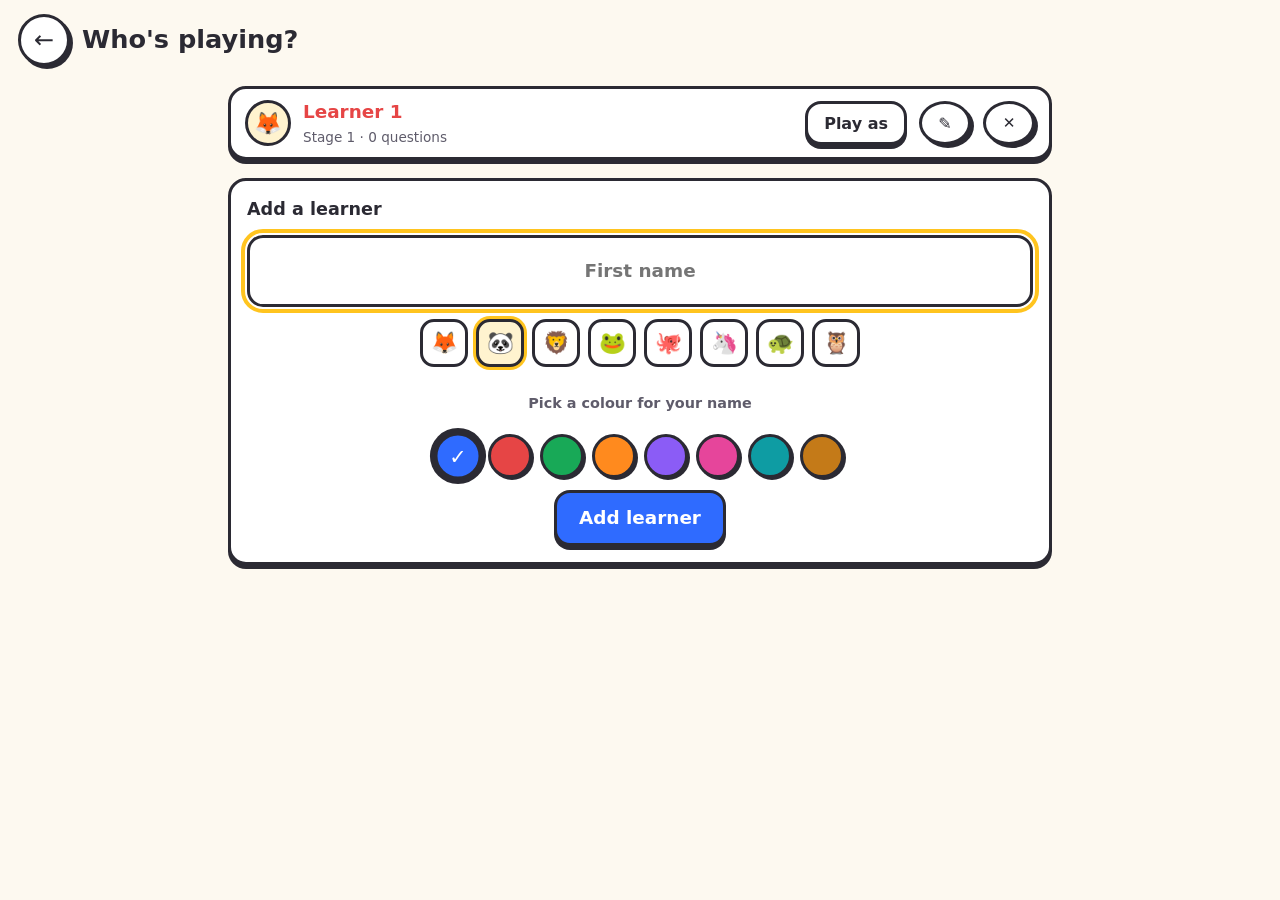
==== commit a91b9324: "Whole-app 44px touch audit + tappable ladder rungs Fingertip floor applied to every interactive targ" ====
--- a/output/jo-go-metric-jumps/index.html
+++ b/output/jo-go-metric-jumps/index.html
@@ -6,10 +6,10 @@
   <meta name="theme-color" content="#2F6BFF">
   <meta name="description" content="Jo⚡Go Metric Master — a Grade 4 learning game for converting km, m, cm and mm by moving the decimal comma.">
   <title>Jo⚡Go Metric Master</title>
-  <link rel="icon" href="assets/favicon.svg?v=50" type="image/svg+xml">
-  <link rel="apple-touch-icon" href="assets/icon-180.png?v=50">
-  <link rel="manifest" href="manifest.webmanifest?v=50">
-  <link rel="stylesheet" href="css/styles.css?v=50">
+  <link rel="icon" href="assets/favicon.svg?v=52" type="image/svg+xml">
+  <link rel="apple-touch-icon" href="assets/icon-180.png?v=52">
+  <link rel="manifest" href="manifest.webmanifest?v=52">
+  <link rel="stylesheet" href="css/styles.css?v=52">
 </head>
 <body>
   <div id="app">
@@ -253,17 +253,17 @@
 
   </div>
 
-  <script src="js/math.js?v=50"></script>
-  <script src="js/formatting.js?v=50"></script>
-  <script src="js/questions.js?v=50"></script>
-  <script src="js/worksheets.js?v=50"></script>
-  <script src="js/scales.js?v=50"></script>
-  <script src="js/pdf.js?v=50"></script>
-  <script src="js/storage.js?v=50"></script>
-  <script src="js/audio.js?v=50"></script>
-  <script src="js/input.js?v=50"></script>
-  <script src="js/ui.js?v=50"></script>
-  <script src="js/game.js?v=50"></script>
-  <script src="js/app.js?v=50"></script>
+  <script src="js/math.js?v=52"></script>
+  <script src="js/formatting.js?v=52"></script>
+  <script src="js/questions.js?v=52"></script>
+  <script src="js/worksheets.js?v=52"></script>
+  <script src="js/scales.js?v=52"></script>
+  <script src="js/pdf.js?v=52"></script>
+  <script src="js/storage.js?v=52"></script>
+  <script src="js/audio.js?v=52"></script>
+  <script src="js/input.js?v=52"></script>
+  <script src="js/ui.js?v=52"></script>
+  <script src="js/game.js?v=52"></script>
+  <script src="js/app.js?v=52"></script>
 </body>
 </html>
--- a/output/jo-go-metric-jumps/css/styles.css
+++ b/output/jo-go-metric-jumps/css/styles.css
@@ -555,6 +555,22 @@
 
 .rung--active { outline: 4px solid var(--yellow); outline-offset: 1px; }
 
+/* In-game ladder rungs are real buttons: keep the hand-drawn look, add the
+   pointer and inherited type so they read as tappable practice aids. */
+button.rung {
+  font-family: inherit;
+  cursor: pointer;
+}
+
+.rung-note {
+  margin: 10px 0 0;
+  font-size: 0.85rem;
+  font-weight: 600;
+  color: var(--ink-soft);
+  text-align: center;
+  min-height: 1.2em;
+}
+
 .ladder-gap {
   position: relative;
   width: 8px;
@@ -702,11 +718,13 @@
    unpainted but makes the whole handle comfortably grabbable (pointer
    capture then keeps the drag alive even after the finger leaves it).
    Note: inset is relative to the padding box, so the 3px ink border is
-   added back to deliver the visible expansion below (~44x54px zone). */
+   added back to deliver the visible expansion below (~49x56px zone, at
+   least double the badge width and past the 44px fingertip floor at
+   every cell size). */
 .comma-handle::after {
   content: '';
   position: absolute;
-  inset: -14px -14px -10px -14px;
+  inset: -15px -17px -11px -17px;
   border-radius: 14px;
   pointer-events: auto;
 }
@@ -1353,8 +1371,8 @@
 }
 
 .learner-del {
-  width: 38px;
-  height: 38px;
+  width: 44px;
+  height: 44px;
   font-size: 0.95rem;
 }
 
@@ -1400,8 +1418,8 @@
 }
 
 .learner-color {
-  width: 42px;
-  height: 42px;
+  width: 44px;
+  height: 44px;
   border: 3px solid var(--ink);
   border-radius: 50%;
   color: #fff;
@@ -1440,8 +1458,8 @@
 }
 
 .learner-edit {
-  width: 38px;
-  height: 38px;
+  width: 44px;
+  height: 44px;
   font-size: 1rem;
 }
 
@@ -1573,7 +1591,8 @@
   font-weight: 800;
   font-size: 0.95rem;
   color: var(--ink);
-  padding: 7px 16px;
+  min-height: 44px;
+  padding: 8px 18px;
   cursor: pointer;
   touch-action: manipulation;
 }
@@ -1657,7 +1676,8 @@
   font-weight: 800;
   font-size: 0.9rem;
   color: var(--ink);
-  padding: 6px 14px;
+  min-height: 44px;
+  padding: 8px 16px;
   cursor: pointer;
   display: inline-flex;
   align-items: center;
@@ -1685,7 +1705,8 @@
   font-weight: 800;
   font-size: 0.85rem;
   color: var(--ink-soft);
-  padding: 6px 14px;
+  min-height: 44px;
+  padding: 9px 16px;
   cursor: pointer;
   touch-action: manipulation;
 }
@@ -1761,6 +1782,7 @@
 
 .ws-scale-input {
   width: 120px;
+  min-height: 44px;
   border: none;
   border-bottom: 3px solid var(--ink);
   background: transparent;
@@ -1769,7 +1791,7 @@
   font-size: 1rem;
   text-align: center;
   color: var(--ink);
-  padding: 2px 4px;
+  padding: 10px 4px 8px;
   outline: none;
   touch-action: manipulation;
 }
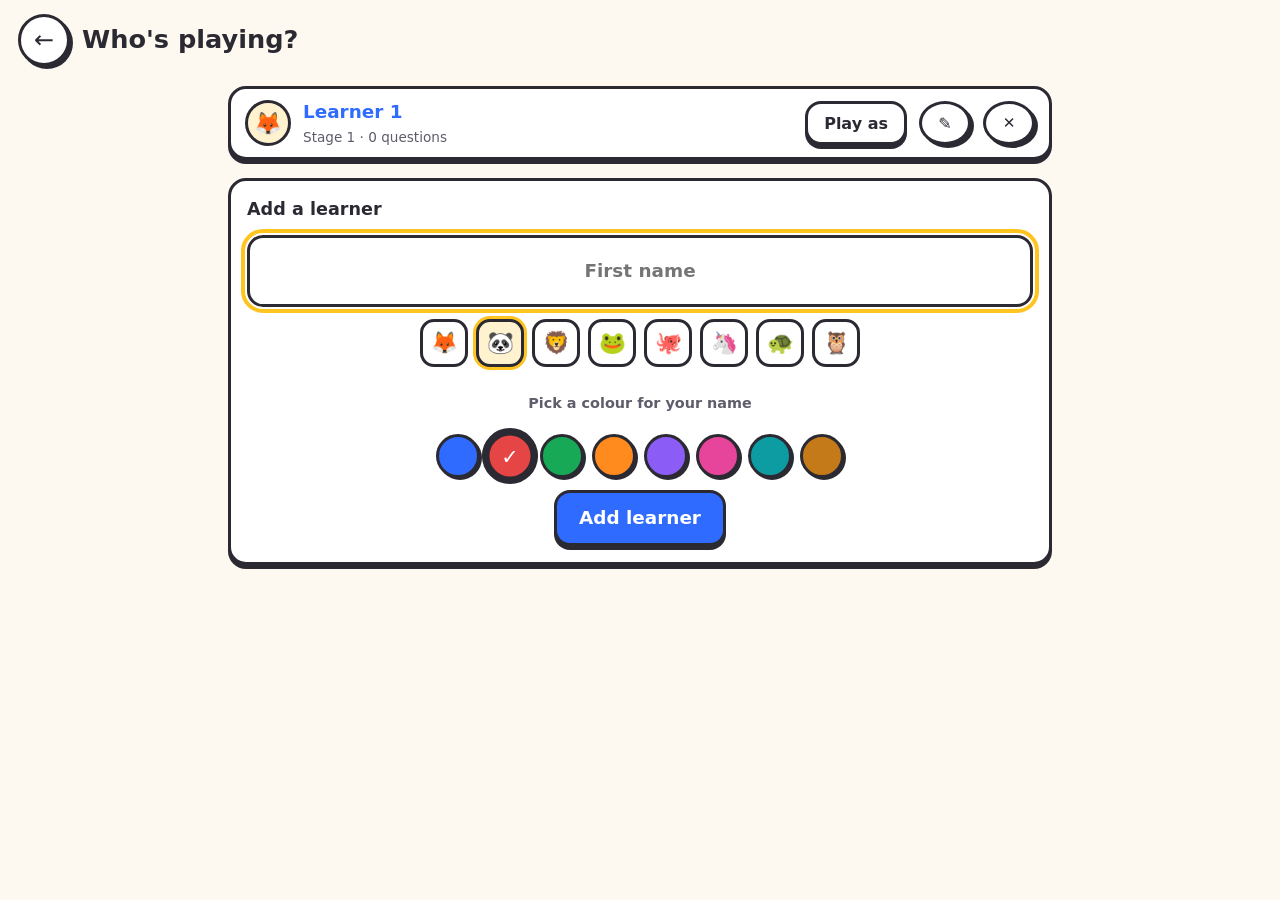
==== commit 72f83d12: "Draw the comma as a bold SVG that fills the badge aura The text comma's ink is a fraction of its em " ====
--- a/output/jo-go-metric-jumps/index.html
+++ b/output/jo-go-metric-jumps/index.html
@@ -9,7 +9,7 @@
   <link rel="icon" href="assets/favicon.svg?v=52" type="image/svg+xml">
   <link rel="apple-touch-icon" href="assets/icon-180.png?v=52">
   <link rel="manifest" href="manifest.webmanifest?v=52">
-  <link rel="stylesheet" href="css/styles.css?v=52">
+  <link rel="stylesheet" href="css/styles.css?v=53">
 </head>
 <body>
   <div id="app">
@@ -261,7 +261,7 @@
   <script src="js/pdf.js?v=52"></script>
   <script src="js/storage.js?v=52"></script>
   <script src="js/audio.js?v=52"></script>
-  <script src="js/input.js?v=52"></script>
+  <script src="js/input.js?v=53"></script>
   <script src="js/ui.js?v=52"></script>
   <script src="js/game.js?v=52"></script>
   <script src="js/app.js?v=52"></script>
--- a/output/jo-go-metric-jumps/css/styles.css
+++ b/output/jo-go-metric-jumps/css/styles.css
@@ -698,8 +698,6 @@
   border: 3px solid var(--ink);
   border-radius: 10px;
   background: var(--yellow);
-  font-size: 1.5rem;
-  font-weight: 800;
   line-height: 1;
   display: flex;
   align-items: center;
@@ -711,6 +709,15 @@
   color: var(--ink);
 }
 
+/* The comma is drawn as an SVG that fills the whole badge interior, so the
+   visible green is just the ink-border aura and the comma reads bold and
+   prominent at any cell size. */
+.comma-handle svg {
+  display: block;
+  width: 100%;
+  height: 100%;
+}
+
 .comma-handle--drag { background: var(--orange); }
 
 /* Invisible grab area: the visible badge is a slim aura around the comma,
@@ -718,13 +725,13 @@
    unpainted but makes the whole handle comfortably grabbable (pointer
    capture then keeps the drag alive even after the finger leaves it).
    Note: inset is relative to the padding box, so the 3px ink border is
-   added back to deliver the visible expansion below (~49x56px zone, at
+   added back to deliver the visible expansion below (~60x64px zone, at
    least double the badge width and past the 44px fingertip floor at
-   every cell size). */
+   every cell size, even with the bold 32px-wide badge). */
 .comma-handle::after {
   content: '';
   position: absolute;
-  inset: -15px -17px -11px -17px;
+  inset: -15px -20px -11px -20px;
   border-radius: 14px;
   pointer-events: auto;
 }
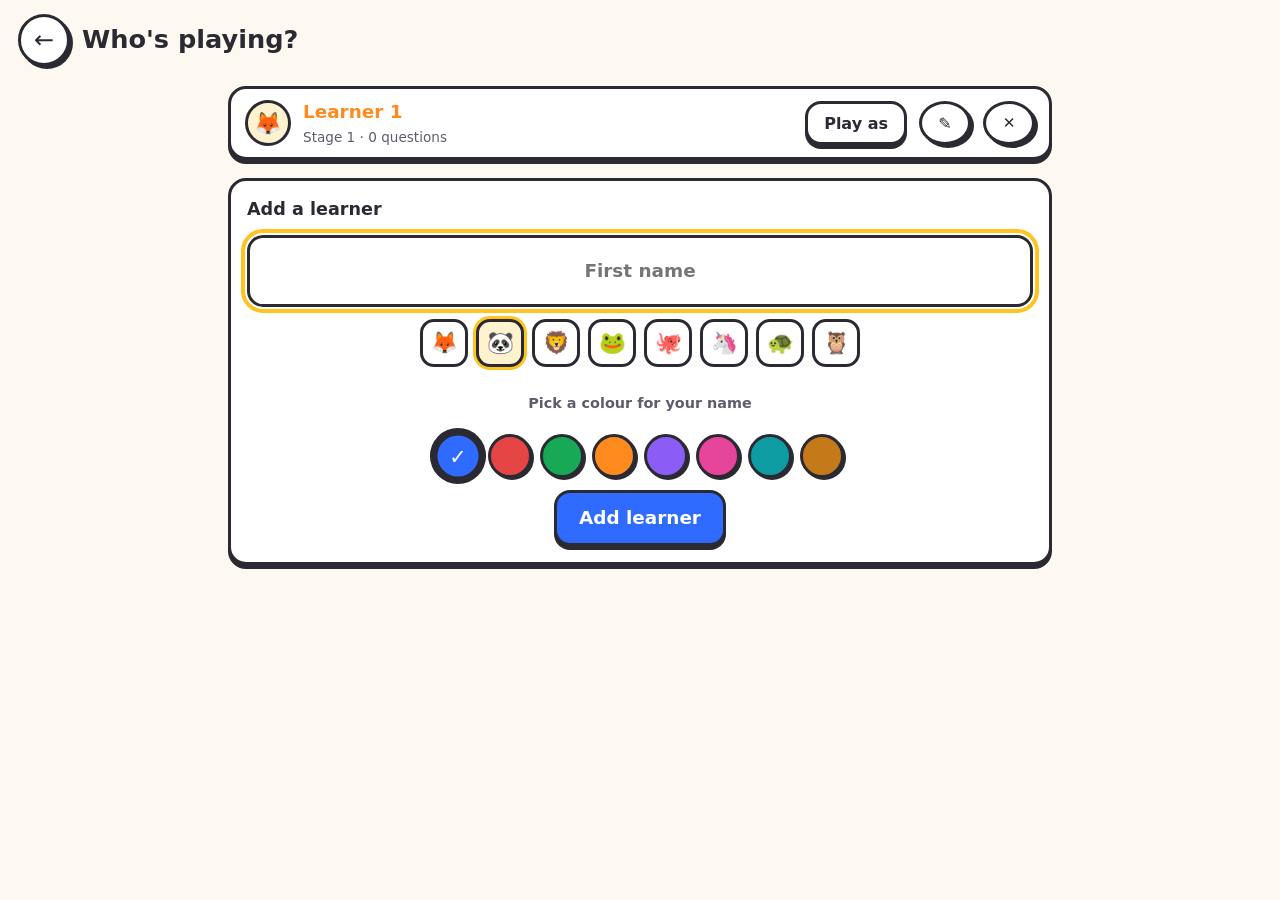
==== commit fcdccf68: "Darken the settled comma badge so the white comma stays bold Audited the drawn comma across all thre" ====
--- a/output/jo-go-metric-jumps/index.html
+++ b/output/jo-go-metric-jumps/index.html
@@ -9,7 +9,7 @@
   <link rel="icon" href="assets/favicon.svg?v=52" type="image/svg+xml">
   <link rel="apple-touch-icon" href="assets/icon-180.png?v=52">
   <link rel="manifest" href="manifest.webmanifest?v=52">
-  <link rel="stylesheet" href="css/styles.css?v=53">
+  <link rel="stylesheet" href="css/styles.css?v=54">
 </head>
 <body>
   <div id="app">
@@ -261,7 +261,7 @@
   <script src="js/pdf.js?v=52"></script>
   <script src="js/storage.js?v=52"></script>
   <script src="js/audio.js?v=52"></script>
-  <script src="js/input.js?v=53"></script>
+  <script src="js/input.js?v=54"></script>
   <script src="js/ui.js?v=52"></script>
   <script src="js/game.js?v=52"></script>
   <script src="js/app.js?v=52"></script>
--- a/output/jo-go-metric-jumps/css/styles.css
+++ b/output/jo-go-metric-jumps/css/styles.css
@@ -780,7 +780,11 @@
 }
 
 .track--settled .comma-handle {
-  background: var(--green);
+  /* green-dark, not green: the white drawn comma needs contrast to stay
+     bold when it flips to the success state (5.4:1 vs 3.1:1 on green).
+     Matches the app's other success colours (result lines, mastered
+     badges). */
+  background: var(--green-dark);
   color: #fff;
   animation: comma-pop 0.35s ease;
 }
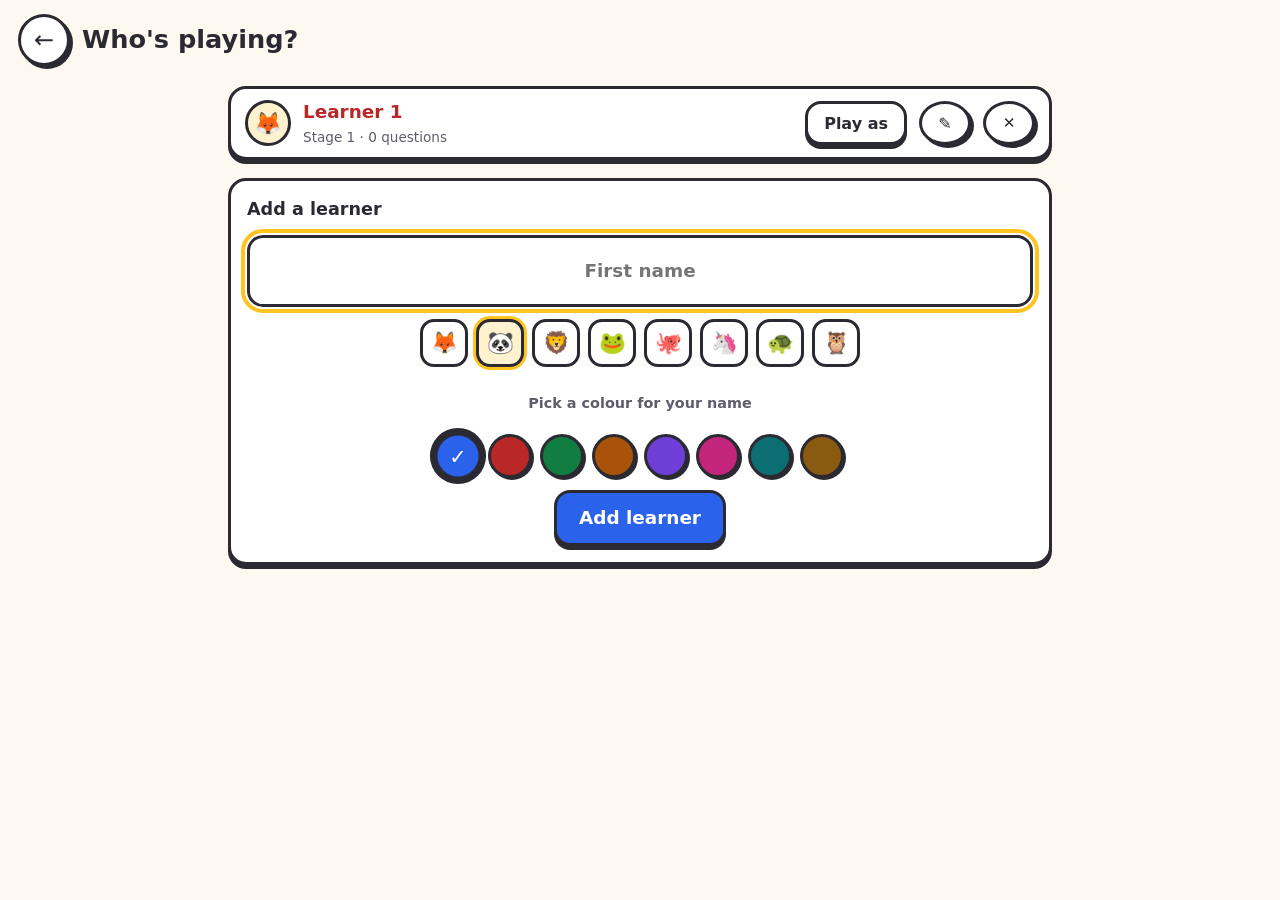
==== commit 43c64bfd: "WCAG contrast audit across all screens + real-pixel settled-comma backstop Darken the learner name p" ====
--- a/output/jo-go-metric-jumps/index.html
+++ b/output/jo-go-metric-jumps/index.html
@@ -3,13 +3,13 @@
 <head>
   <meta charset="UTF-8">
   <meta name="viewport" content="width=device-width, initial-scale=1, viewport-fit=cover">
-  <meta name="theme-color" content="#2F6BFF">
+  <meta name="theme-color" content="#2B62EB">
   <meta name="description" content="Jo⚡Go Metric Master — a Grade 4 learning game for converting km, m, cm and mm by moving the decimal comma.">
   <title>Jo⚡Go Metric Master</title>
-  <link rel="icon" href="assets/favicon.svg?v=52" type="image/svg+xml">
-  <link rel="apple-touch-icon" href="assets/icon-180.png?v=52">
-  <link rel="manifest" href="manifest.webmanifest?v=52">
-  <link rel="stylesheet" href="css/styles.css?v=54">
+  <link rel="icon" href="assets/favicon.svg?v=55" type="image/svg+xml">
+  <link rel="apple-touch-icon" href="assets/icon-180.png?v=55">
+  <link rel="manifest" href="manifest.webmanifest?v=55">
+  <link rel="stylesheet" href="css/styles.css?v=55">
 </head>
 <body>
   <div id="app">
@@ -253,17 +253,17 @@
 
   </div>
 
-  <script src="js/math.js?v=52"></script>
-  <script src="js/formatting.js?v=52"></script>
-  <script src="js/questions.js?v=52"></script>
-  <script src="js/worksheets.js?v=52"></script>
-  <script src="js/scales.js?v=52"></script>
-  <script src="js/pdf.js?v=52"></script>
-  <script src="js/storage.js?v=52"></script>
-  <script src="js/audio.js?v=52"></script>
-  <script src="js/input.js?v=54"></script>
-  <script src="js/ui.js?v=52"></script>
-  <script src="js/game.js?v=52"></script>
-  <script src="js/app.js?v=52"></script>
+  <script src="js/math.js?v=55"></script>
+  <script src="js/formatting.js?v=55"></script>
+  <script src="js/questions.js?v=55"></script>
+  <script src="js/worksheets.js?v=55"></script>
+  <script src="js/scales.js?v=55"></script>
+  <script src="js/pdf.js?v=55"></script>
+  <script src="js/storage.js?v=55"></script>
+  <script src="js/audio.js?v=55"></script>
+  <script src="js/input.js?v=55"></script>
+  <script src="js/ui.js?v=55"></script>
+  <script src="js/game.js?v=55"></script>
+  <script src="js/app.js?v=55"></script>
 </body>
 </html>
--- a/output/jo-go-metric-jumps/css/styles.css
+++ b/output/jo-go-metric-jumps/css/styles.css
@@ -8,7 +8,10 @@
   --paper: #FDF9F0;
   --ink: #2B2A33;
   --ink-soft: #5F5C6B;
-  --blue: #2F6BFF;
+  /* WCAG-contrast pass (4.5:1+ on white): bright #2F6BFF sat at 4.4976:1,
+     a hair under the threshold. #2B62EB clears it with margin while
+     staying recognisably the same blue. */
+  --blue: #2B62EB;
   --blue-dark: #1E4ED8;
   --blue-soft: #E7EEFF;
   --green: #18A957;
@@ -20,7 +23,10 @@
   --orange-soft: #FFEDD8;
   --pink: #FF4FA3;
   --pink-soft: #FFE4F0;
-  --red: #E64545;
+  /* WCAG-contrast pass: white on #E64545 was 3.96:1 and red text on
+     red-soft 3.25:1. #B92727 gives 6.2:1 on white and 5.1:1 on red-soft. */
+  --red: #B92727;
+  --red-dark: #8F1F1F;
   --red-soft: #FFE2E2;
   --card-border: 3px solid var(--ink);
   --shadow: 6px 6px 0 var(--ink);
@@ -312,7 +318,10 @@
   letter-spacing: 0.01em;
 }
 
-.bolt-inline { color: var(--orange); }
+/* The ⚡ sits on paper (4.5:1-ish bg); bright orange was 2.24:1. A deep
+   orange keeps the brand bolt colourful while clearing the 3:1 graphic
+   bar for a 48px glyph. */
+.bolt-inline { color: #A8520A; }
 
 /* The app name sits as a colourful pill beside the wordmark — small enough
    to never crowd the screen, bright enough to read at a glance. */
@@ -327,7 +336,9 @@
   border-radius: 999px;
   color: #fff;
   text-shadow: 0 1px 0 rgba(43, 42, 51, 0.25);
-  background: linear-gradient(135deg, var(--blue) 0%, var(--green) 55%, var(--orange) 100%);
+  /* deep stops so the white pill text clears 4.5:1 at every point of the
+     blue→green→orange run (white-on-orange was 2.36:1) */
+  background: linear-gradient(135deg, var(--blue-dark) 0%, var(--green-dark) 55%, #A8520A 100%);
   box-shadow: 3px 3px 0 var(--ink);
 }
 
@@ -757,7 +768,8 @@
   height: 26px;
   border: 3px solid var(--ink);
   border-radius: 50%;
-  background: var(--pink);
+  /* white numbers on bright pink were 3.04:1 (13.6px text → needs 4.5) */
+  background: #C93A85;
   color: #fff;
   font-size: 0.85rem;
   font-weight: 800;
@@ -883,12 +895,14 @@
 }
 
 .feedback--ok {
-  border-color: var(--green);
+  /* border is a UI boundary → needs 3:1; bright green on green-soft was
+     2.71:1, so the dark green carries it */
+  border-color: var(--green-dark);
   background: var(--green-soft);
 }
 
 .feedback--warn {
-  border-color: var(--orange);
+  border-color: #A8520A;
   background: var(--orange-soft);
 }
 
@@ -1808,10 +1822,10 @@
 }
 
 .ws-scale-input:focus { border-bottom-color: var(--blue); background: var(--blue-soft); }
-.ws-scale-input--ok { border-bottom-color: var(--green); color: var(--green-dark); background: var(--green-soft); }
+.ws-scale-input--ok { border-bottom-color: var(--green-dark); color: var(--green-dark); background: var(--green-soft); }
 .ws-scale-input--bad { border-bottom-color: var(--red); color: var(--red); background: var(--red-soft); }
 .ws-scale-mark { font-weight: 900; font-size: 1.05rem; min-width: 18px; }
-.ws-scale-mark--ok { color: var(--green); }
+.ws-scale-mark--ok { color: var(--green-dark); }
 .ws-scale-mark--bad { color: var(--red); }
 .ws-scale-mark--none { color: var(--ink-soft); }
 
@@ -1829,7 +1843,7 @@
   font-size: 1.05rem;
   color: var(--green-dark);
   background: var(--green-soft);
-  border: 2px solid var(--green);
+  border: 2px solid var(--green-dark);
   border-radius: 999px;
   padding: 6px 14px;
 }
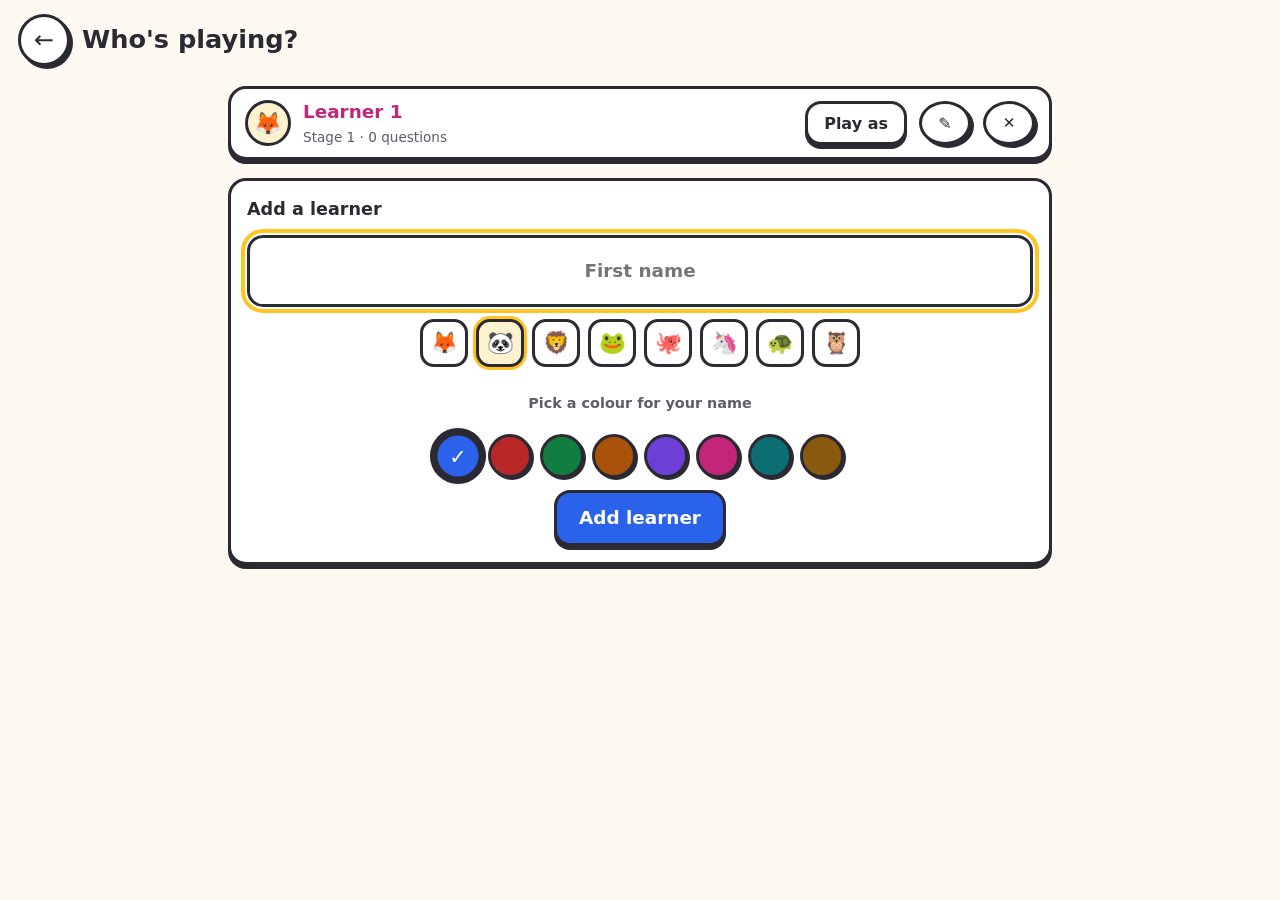
==== commit 19388bdc: "Add an adaptive Scales Challenge: mixed instruments weighted by mastery A new Challenge tab on the S" ====
--- a/output/jo-go-metric-jumps/index.html
+++ b/output/jo-go-metric-jumps/index.html
@@ -6,10 +6,10 @@
   <meta name="theme-color" content="#2B62EB">
   <meta name="description" content="Jo⚡Go Metric Master — a Grade 4 learning game for converting km, m, cm and mm by moving the decimal comma.">
   <title>Jo⚡Go Metric Master</title>
-  <link rel="icon" href="assets/favicon.svg?v=55" type="image/svg+xml">
-  <link rel="apple-touch-icon" href="assets/icon-180.png?v=55">
-  <link rel="manifest" href="manifest.webmanifest?v=55">
-  <link rel="stylesheet" href="css/styles.css?v=55">
+  <link rel="icon" href="assets/favicon.svg?v=57" type="image/svg+xml">
+  <link rel="apple-touch-icon" href="assets/icon-180.png?v=57">
+  <link rel="manifest" href="manifest.webmanifest?v=57">
+  <link rel="stylesheet" href="css/styles.css?v=57">
 </head>
 <body>
   <div id="app">
@@ -253,17 +253,17 @@
 
   </div>
 
-  <script src="js/math.js?v=55"></script>
-  <script src="js/formatting.js?v=55"></script>
-  <script src="js/questions.js?v=55"></script>
-  <script src="js/worksheets.js?v=55"></script>
-  <script src="js/scales.js?v=55"></script>
-  <script src="js/pdf.js?v=55"></script>
-  <script src="js/storage.js?v=55"></script>
-  <script src="js/audio.js?v=55"></script>
-  <script src="js/input.js?v=55"></script>
-  <script src="js/ui.js?v=55"></script>
-  <script src="js/game.js?v=55"></script>
-  <script src="js/app.js?v=55"></script>
+  <script src="js/math.js?v=57"></script>
+  <script src="js/formatting.js?v=57"></script>
+  <script src="js/questions.js?v=57"></script>
+  <script src="js/worksheets.js?v=57"></script>
+  <script src="js/scales.js?v=57"></script>
+  <script src="js/pdf.js?v=57"></script>
+  <script src="js/storage.js?v=57"></script>
+  <script src="js/audio.js?v=57"></script>
+  <script src="js/input.js?v=57"></script>
+  <script src="js/ui.js?v=57"></script>
+  <script src="js/game.js?v=57"></script>
+  <script src="js/app.js?v=57"></script>
 </body>
 </html>
--- a/output/jo-go-metric-jumps/css/styles.css
+++ b/output/jo-go-metric-jumps/css/styles.css
@@ -1669,6 +1669,52 @@
   height: auto;
   margin: 0 auto 12px;
   display: block;
+}
+/* The kitchen dial and measuring jug are TALL objects — unscaled they fill
+   the whole card and push the answer row off screen. Cap their rendered
+   height (kept proportional) so all three instruments fit comfortably with
+   the input visible; the ruler is a wide strip and stays full-width. */
+.scale-svg--dial,
+.scale-svg--jug {
+  max-height: 400px;
+  width: auto;
+}
+/* Scales Challenge: mixed-instrument sessions that adapt to mastery */
+.scales-tab--challenge {
+  background: var(--yellow-soft, #fff3cd);
+  box-shadow: 0 0 0 3px var(--yellow);
+}
+.scales-chal {
+  display: inline-block;
+  margin: 0 auto 10px;
+  padding: 6px 16px;
+  background: var(--yellow-soft, #fff3cd);
+  border: 2px solid var(--yellow);
+  border-radius: 999px;
+  font-weight: 800;
+  font-size: 0.95rem;
+}
+.scales-chal-summary {
+  display: flex;
+  flex-wrap: wrap;
+  gap: 8px;
+  justify-content: center;
+  margin: 10px 0;
+}
+.chal-ins {
+  border: 2px solid var(--ink);
+  border-radius: 999px;
+  padding: 4px 12px;
+  font-weight: 800;
+  font-size: 0.9rem;
+}
+.chal-ins--ruler { background: var(--yellow-soft, #fff3cd); }
+.chal-ins--kitchen { background: var(--blue-soft, #dbeafe); }
+.chal-ins--jug { background: #e2f3e8; }
+.scales-chal-nudge {
+  margin: 0 0 10px;
+  font-weight: 700;
+  font-size: 0.95rem;
 }
 
 .scales-answer {
@@ -1975,6 +2021,9 @@
   .ws-q { margin: 8px 0; }
   .ws-scale-item { margin: 8px 0; padding-bottom: 8px; }
   .ws-q--scale .scale-svg { max-width: 230px; }
+  /* landscape iPad: dial and jug shrink further so the whole question
+     (scale + answer row) stays on one screen */
+  .scale-svg--dial, .scale-svg--jug { max-height: 330px; }
   /* game: trim so the keypad stays on screen */
   .equation { font-size: clamp(1.6rem, 6vw, 2.4rem); margin: 8px 0 12px; }
   .key { min-height: 52px; font-size: 1.3rem; }
